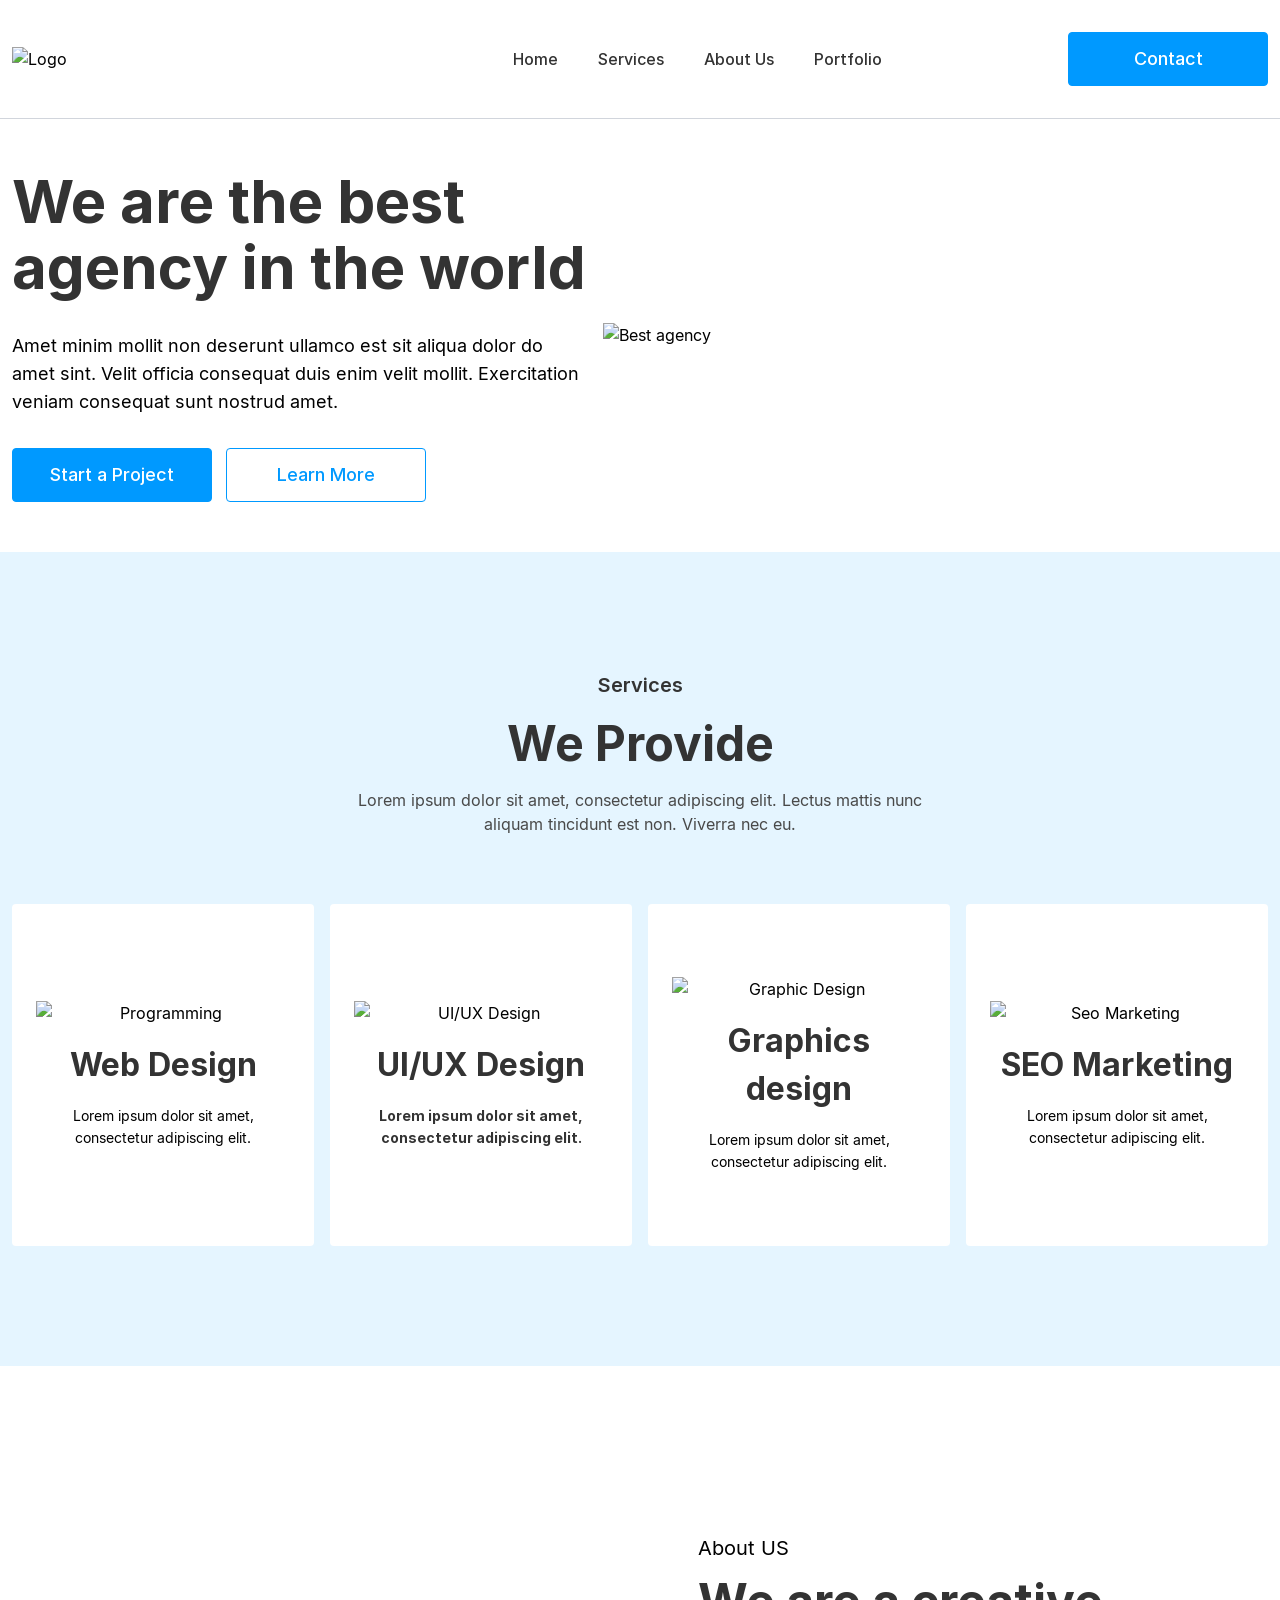
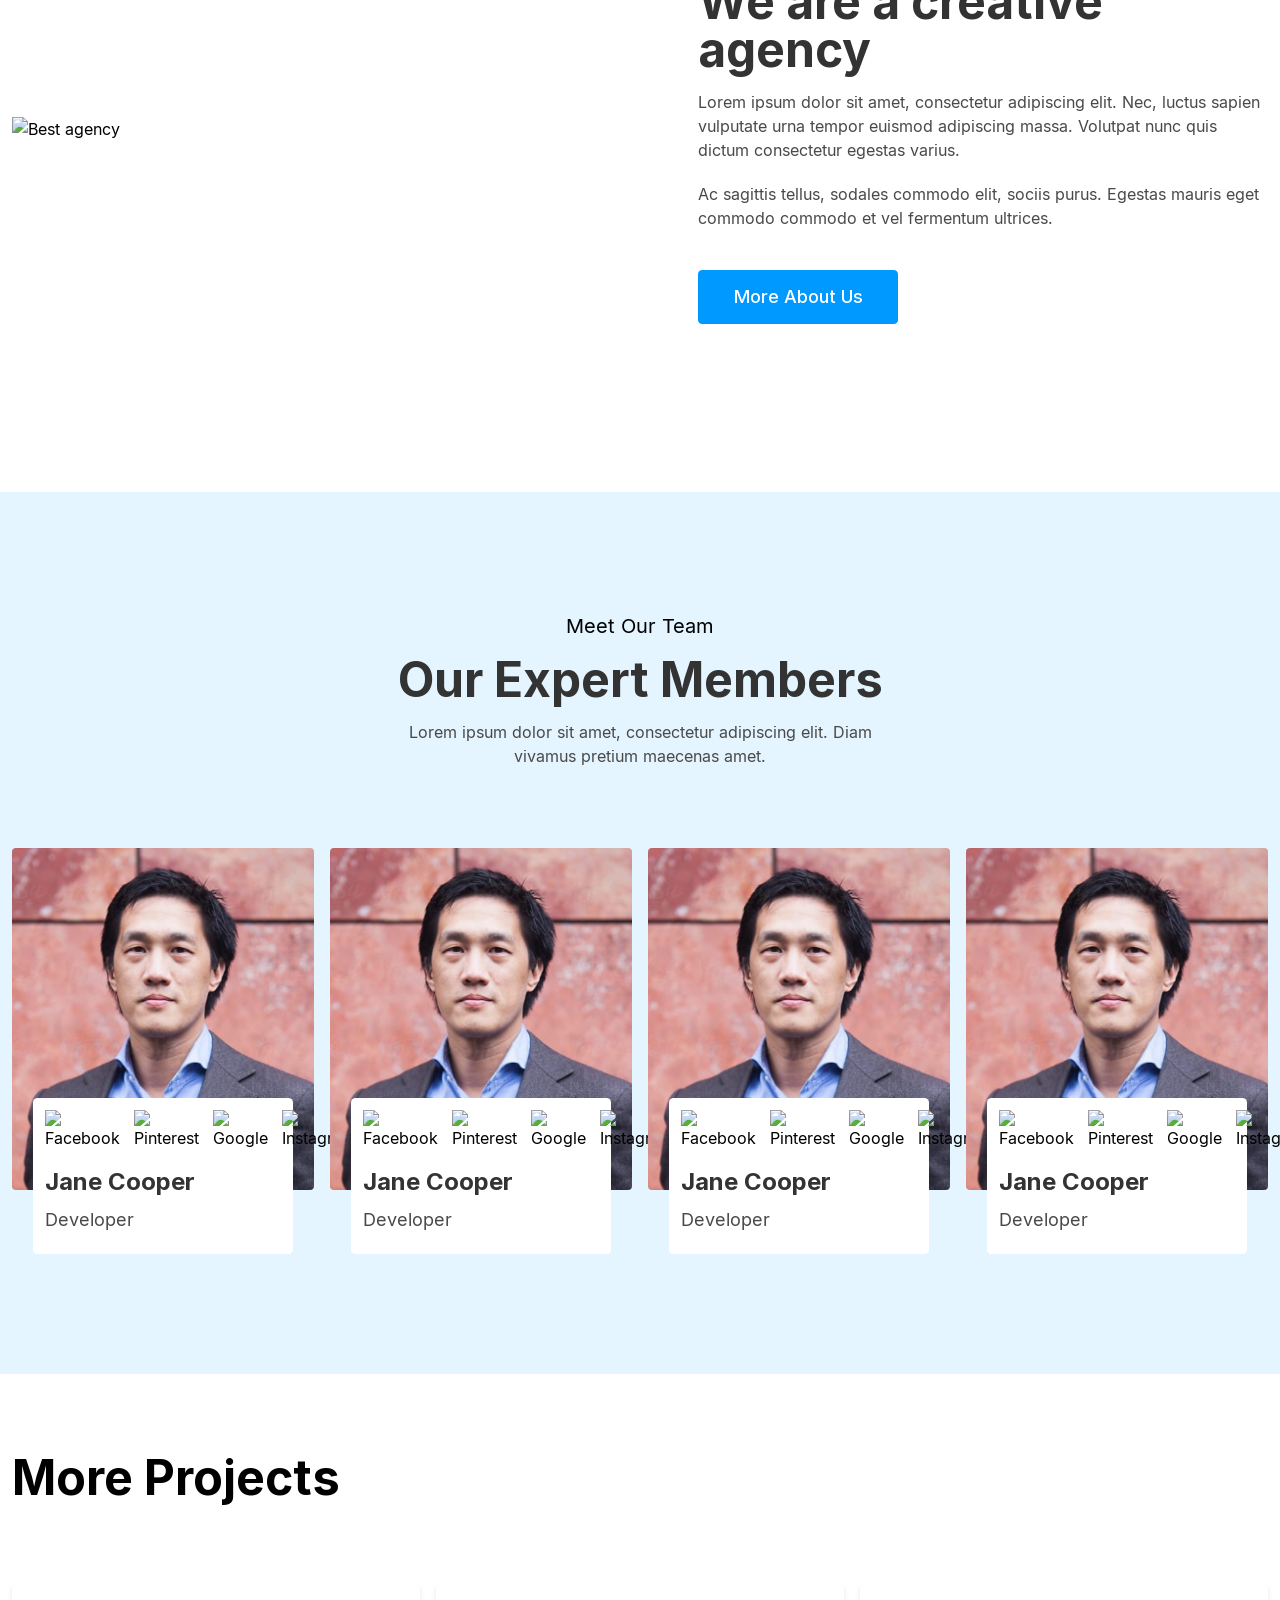
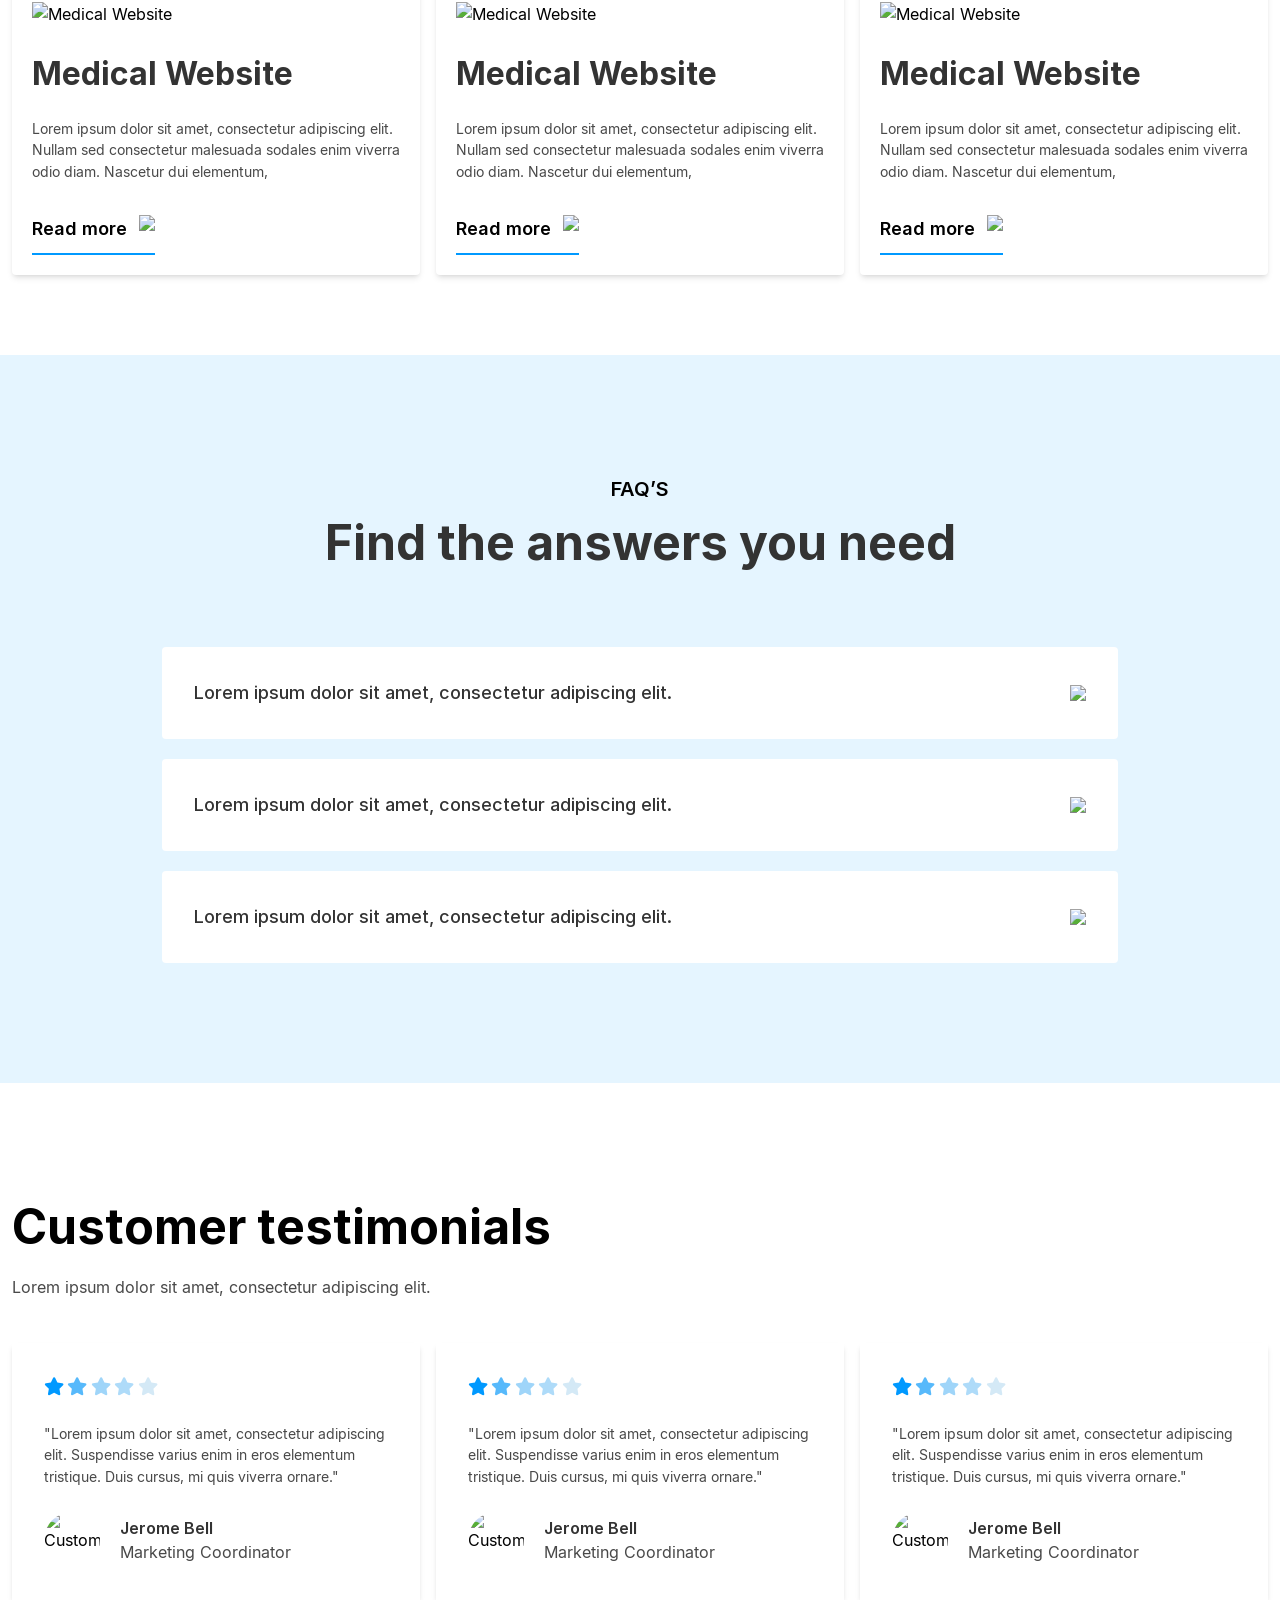
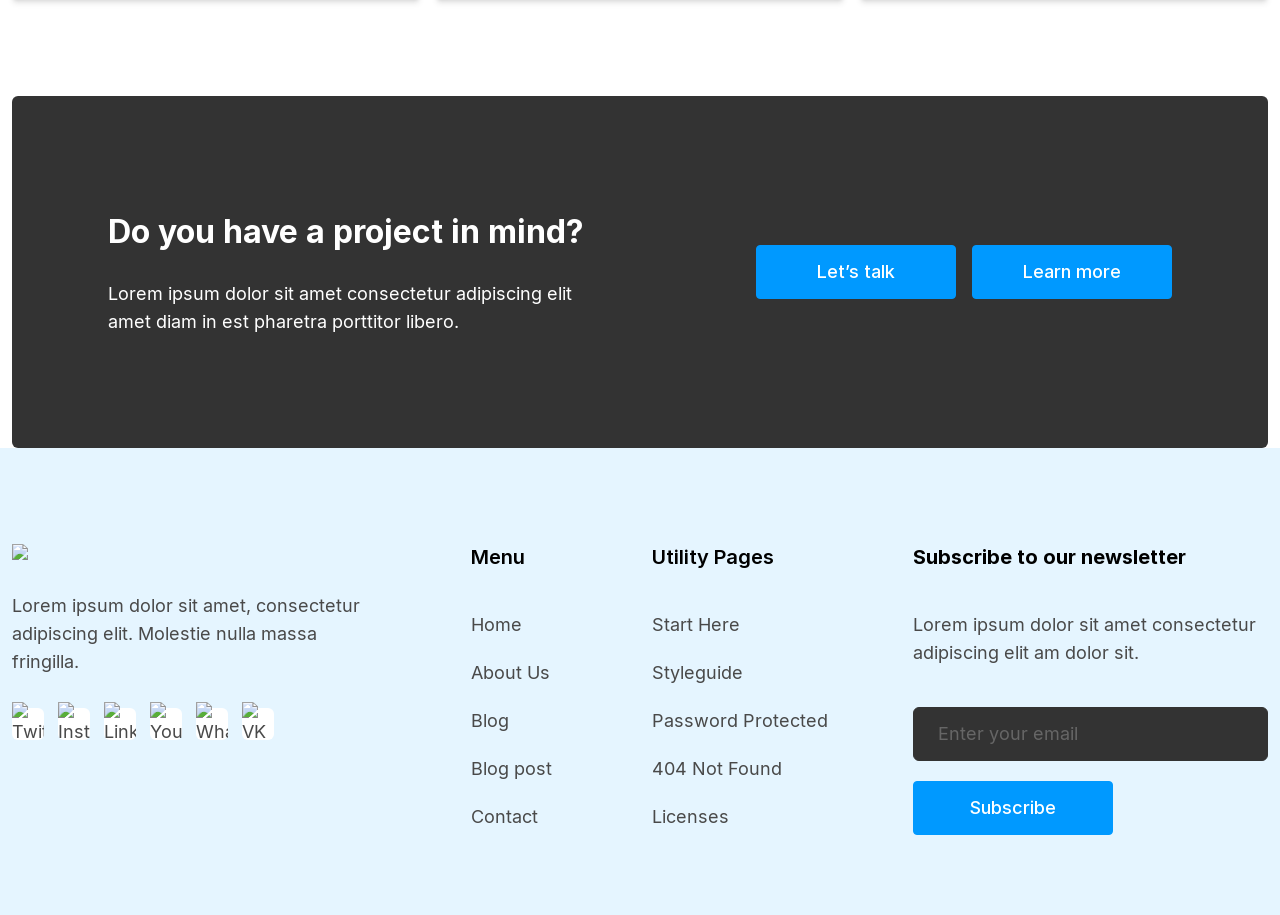
==== index.html @ e46e1bac "Moved index.html to root for GitHub Pages" ====
<!doctype html>
<html>
<head>
    <meta charset="UTF-8">
    <meta name="viewport" content="width=device-width, initial-scale=1.0">
    <link rel="stylesheet" href="https://cdnjs.cloudflare.com/ajax/libs/font-awesome/6.0.0-beta3/css/all.min.css">
    <link href="./src/output.css" rel="stylesheet">
</head>
<body>
    <header class="py-8 border-b border-gray-300 fixed top-0 left-0 right-0 bg-white z-10">
        <div class="container mx-auto 2xl:max-w-(--custom-container) px-3 2xl:px-0">
            <div class="flex justify-between items-center">
                <a href="#" class="w-1/4 h-auto shrink-0">
                    <img src="./images/logo.svg" alt="Logo" class="w-auto">
                </a>

                <nav class="hidden lg:flex align-center font-inter-medium flex-1 justify-center space-x-10 text-primary">
                    <a href="#" class="hover:underline">Home</a>
                    <a href="#" class="hover:underline">Services</a>
                    <a href="#" class="hover:underline">About Us</a>
                    <a href="#" class="hover:underline">Portfolio</a>
                </nav>
        
                <a href="#" class="hidden lg:inline-block custom-button primary-button">
                    Contact
                </a>
                
                <div class="lg:hidden">
                    <button popovertarget="my-popover"><i class="fas fa-bars text-xl"></i></button>
                    <div popover id="my-popover" class="transition-discrete starting:open:opacity-0 w-[calc(100%-3rem)] md:w-[400px] h-full  p-10">
                        <img src="./images/logo.svg" alt="Logo" class="w-auto">

                        <nav class="text-primary flex flex-col space-y-6 mt-12">
                            <a href="#" class="hover:underlin">Home</a>
                            <a href="#" class="hover:underline">Services</a>
                            <a href="#" class="hover:underline">About Us</a>
                            <a href="#" class="hover:underline">Portfolio</a>
                        </nav>

                        <a href="#" class="custom-button primary-button flex-end mt-8">
                            Contact
                        </a>
                    </div>
                </div>
            </div>
        </div>
    </header>

    <main class="pt-[118px]">
    <section class="py-12.5"> 
        <div class="container mx-auto 2xl:max-w-(--custom-container) px-3 2xl:px-0">
            <div class="flex flex-col-reverse lg:flex-row lg:items-center">
                <div class="pr-4 text-center mt-10 lg:mt-0 lg:text-left">
                    <h1 class="text-6xl leading-[1.1]">
                        We are the best agency in the world
                    </h1>

                    <p class="text-lg my-8">Amet minim mollit non deserunt ullamco est sit aliqua dolor do amet sint. Velit officia consequat duis enim velit mollit. Exercitation veniam consequat sunt nostrud amet.</p>

                    <div class="gap-3.5 flex mt-6 lg:mt-0 flex-wrap justify-center md:justify-normal">
                        <a href="#" class="custom-button primary-button">
                            Start a Project
                        </a>
                        <a href="#" class="custom-button secondary-button">
                            Learn More
                        </a>
                    </div>
                </div>

                <figure class="w-full lg:w-[665px] lg:shrink-0">
                    <img src="./images/group-38574.png" class="w-full h-auto" alt="Best agency">
                </figure>
            </div>
        </div>
    </section>

    <section class="bg-secondary-extra-light py-30 text-center">
        <div class="container mx-auto 2xl:max-w-(--custom-container) px-3 2xl:px-0">
            <h6>Services</h6>
            <h2 class="mt-5">We Provide</h2>
            <p class="text-gray-light mt-5 xl:w-[612px] xl:mx-auto">Lorem ipsum dolor sit amet, consectetur adipiscing elit. Lectus mattis nunc aliquam tincidunt est non. Viverra nec eu.</p>
            
            <ul class="grid grid-cols-1 md:grid-cols-2 lg:grid-cols-4 gap-4 min-h-[342px] mt-17">
                <li class="bg-white rounded-sm  place-items-center place-content-center px-6 py-3 h-full shadow-[--card-display]">
                    <img src="./images/web-design.png" alt="Programming" />
                    <h4 class="my-4">Web Design</h4>
                    <p class="text-small">Lorem ipsum dolor sit amet, consectetur adipiscing elit.</p>
                </li>
                <li class="bg-white rounded-sm  place-items-center place-content-center px-6 py-3 h-full shadow-[--card-display]">
                    <img src="./images/ui-ux-design.png" alt="UI/UX Design" />
                    <h4 class="my-4">UI/UX Design<h4>
                    <p class="text-small">Lorem ipsum dolor sit amet, consectetur adipiscing elit.</p>
                </li>
                <li class="bg-white rounded-sm  place-items-center place-content-center px-6 py-3 h-full shadow-[--card-display]">
                    <img src="./images/graphic-design.png" alt="Graphic Design" />
                    <h4 class="my-4">Graphics design</h4>
                    <p class="text-small">Lorem ipsum dolor sit amet, consectetur adipiscing elit.</p>
                </li>
                <li class="bg-white rounded-sm  place-items-center place-content-center px-6 py-3 h-full shadow-[--card-display]">
                    <img src="./images/seo.png" alt="Seo Marketing" />
                    <h4 class="my-4">SEO Marketing</h4>
                    <p class="text-small">Lorem ipsum dolor sit amet, consectetur adipiscing elit.</p>
                </li>
            </ul>        
        </div>
    </section>

    <section class="py-42">
        <div class="container mx-auto 2xl:max-w-(--custom-container) px-3 2xl:px-0">
            <div class="flex flex-col lg:flex-row lg:items-center">
                <figure class="w-full lg:w-[686px] lg:shrink-0">
                    <img src="./images/about.png" class="w-full h-auto" alt="Best agency">
                </figure>

                <div class="mt-10 text-center lg:mt-0 lg:text-left">                
                    <p class="text-xl">About US</p>
                    <h2 class="my-4">We are a creative agency</h2>
                    <div class="mb-10 text-gray-light space-y-5">
                        <p>
                            Lorem ipsum dolor sit amet, consectetur adipiscing elit. Nec, luctus sapien vulputate urna tempor euismod adipiscing massa.
                            Volutpat nunc quis dictum consectetur egestas varius. 
                        </p>
                        <p>Ac sagittis tellus, sodales commodo elit, sociis purus. Egestas mauris eget commodo commodo et vel fermentum ultrices.</p>
                    </div>
                    <a href="#" class="custom-button primary-button">
                        More About Us
                    </a>
                </div>
            </div>
        </div>
    </section>

    <section class="bg-secondary-extra-light py-30">
        <div class="container mx-auto 2xl:max-w-(--custom-container) px-3 2xl:px-0">
            <p class="text-xl text-center">Meet Our Team</p>
            <h2 class="my-4 text-center">Our Expert Members </h2>
            <p class="mb-20 text-gray-light xl:w-[494px] xl:mx-auto text-center">Lorem ipsum dolor sit amet, consectetur adipiscing elit. Diam vivamus pretium maecenas amet.</p>     
            
            <ul class="grid grid-cols-1 md:grid-cols-2 lg:grid-cols-4 gap-4 mt-17 mb-16 place-items-center">
                <li class="bg-[url('./images/expert-1.jpg')] bg-cover bg-center flex items-end rounded-sm h-[342px] mb-16 lg:mb-0 w-[308px] lg:w-full">
                    <div class="bg-white w-[260px] mx-auto p-3 rounded-[4.6px] -mb-16 shadow-[--card-display]">
                        <div class="flex gap-3.5">
                            <a href="https://www.pinterest.com" target="_blank">
                                <img src="./images/fb.svg" alt="Facebook">
                            </a>
                            <a href="https://www.pinterest.com" target="_blank">
                                <img src="./images/pinterest.svg" alt="Pinterest">
                            </a>
                            <a href="https://www.pinterest.com" target="_blank">
                                <img src="./images/vector.svg" alt="Google">
                            </a>
                            <a href="https://www.pinterest.com" target="_blank">
                                <img src="./images/instagram.svg" alt="Instagram">
                            </a>
                        </div>
                        <h5 class="mt-4">Jane Cooper</h5>
                        <p class="text-lg text-gray-light my-2">Developer</p>
                    </div>
                </li>
                <li class="bg-[url('./images/expert-1.jpg')] bg-cover bg-center flex items-end rounded-sm h-[342px] mb-16 lg:mb-0  w-[308px] lg:w-full">
                    <div class="bg-white w-[260px] mx-auto p-3 rounded-[4.6px] -mb-16 shadow-[--card-display]">
                        <div class="flex gap-3.5">
                            <a href="https://www.pinterest.com" target="_blank">
                                <img src="./images/fb.svg" alt="Facebook">
                            </a>
                            <a href="https://www.pinterest.com" target="_blank">
                                <img src="./images/pinterest.svg" alt="Pinterest">
                            </a>
                            <a href="https://www.pinterest.com" target="_blank">
                                <img src="./images/vector.svg" alt="Google">
                            </a>
                            <a href="https://www.pinterest.com" target="_blank">
                                <img src="./images/instagram.svg" alt="Instagram">
                            </a>
                        </div>
                        <h5 class="mt-4">Jane Cooper</h5>
                        <p class="text-lg text-gray-light my-2">Developer</p>
                    </div>
                </li>
                <li class="bg-[url('./images/expert-1.jpg')] bg-cover bg-center flex items-end rounded-sm h-[342px] mb-16 lg:mb-0  w-[308px] lg:w-full">
                    <div class="bg-white w-[260px] mx-auto p-3 rounded-[4.6px] -mb-16 shadow-[--card-display]">
                        <div class="flex gap-3.5">
                            <a href="https://www.pinterest.com" target="_blank">
                                <img src="./images/fb.svg" alt="Facebook">
                            </a>
                            <a href="https://www.pinterest.com" target="_blank">
                                <img src="./images/pinterest.svg" alt="Pinterest">
                            </a>
                            <a href="https://www.pinterest.com" target="_blank">
                                <img src="./images/vector.svg" alt="Google">
                            </a>
                            <a href="https://www.pinterest.com" target="_blank">
                                <img src="./images/instagram.svg" alt="Instagram">
                            </a>
                        </div>
                        <h5 class="mt-4">Jane Cooper</h5>
                        <p class="text-lg text-gray-light my-2">Developer</p>
                    </div>
                </li>
                <li class="bg-[url('./images/expert-1.jpg')] bg-cover bg-center flex items-end rounded-sm h-[342px] mb-16 lg:mb-0  w-[308px] lg:w-full">
                    <div class="bg-white w-[260px] mx-auto p-3 rounded-[4.6px] -mb-16 shadow-[--card-display]">
                        <div class="flex gap-3.5">
                            <a href="https://www.pinterest.com" target="_blank">
                                <img src="./images/fb.svg" alt="Facebook">
                            </a>
                            <a href="https://www.pinterest.com" target="_blank">
                                <img src="./images/pinterest.svg" alt="Pinterest">
                            </a>
                            <a href="https://www.pinterest.com" target="_blank">
                                <img src="./images/vector.svg" alt="Google">
                            </a>
                            <a href="https://www.pinterest.com" target="_blank">
                                <img src="./images/instagram.svg" alt="Instagram">
                            </a>
                        </div>
                        <h5 class="mt-4">Jane Cooper</h5>
                        <p class="text-lg text-gray-light my-2">Developer</p>
                    </div>
                </li>                  
            </ul>
        </div>
    </section>

    <section class="py-20">
        <div class="container mx-auto 2xl:max-w-(--custom-container) px-3 2xl:px-0">
            <h2 class="mb-20 text-black text-center md:text-left">More Projects</h2>

            <ul class="grid grid-cols-1 md:grid-cols-3 gap-4 place-items-center">
                <li class="bg-white p-5 shadow-md rounded-sm max-w-[416px] lg:max-w-auto">
                    <img src="./images/project-1.jpg" alt="Medical Website" />
                    <h4 class="mt-6 mb-5">Medical Website</h4>
                    <p class="text-gray-light text-small mb-8">Lorem ipsum dolor sit amet, consectetur adipiscing elit. Nullam sed consectetur malesuada sodales enim viverra odio diam. Nascetur dui elementum, </p>
                    <a href="#" class="border-b-2 border-secondary pb-2.5 inline-flex font-inter-semibold text-lg">Read more <img src="./images/arrow-right.svg" class="ml-3"/></a>
                </li>
                <li class="bg-white p-5 shadow-md rounded-sm max-w-[416px] lg:max-w-auto">
                    <img src="./images/project-1.jpg" alt="Medical Website" />
                    <h4 class="mt-6 mb-5">Medical Website</h4>
                    <p class="text-gray-light text-small mb-8">Lorem ipsum dolor sit amet, consectetur adipiscing elit. Nullam sed consectetur malesuada sodales enim viverra odio diam. Nascetur dui elementum, </p>
                    <a href="#" class="border-b-2 border-secondary pb-2.5 inline-flex font-inter-semibold text-lg">Read more <img src="./images/arrow-right.svg" class="ml-3"/></a>
                </li>
                <li class="bg-white p-5 shadow-md rounded-sm max-w-[416px] lg:max-w-auto">
                    <img src="./images/project-1.jpg" alt="Medical Website" />
                    <h4 class="mt-6 mb-5">Medical Website</h4>
                    <p class="text-gray-light text-small mb-8">Lorem ipsum dolor sit amet, consectetur adipiscing elit. Nullam sed consectetur malesuada sodales enim viverra odio diam. Nascetur dui elementum, </p>
                    <a href="#" class="border-b-2 border-secondary pb-2.5 inline-flex font-inter-semibold text-lg">Read more <img src="./images/arrow-right.svg" class="ml-3"/></a>
                </li>
            </ul>
        </div>
    </section>

    <section class="py-30 bg-secondary-extra-light">
        <div class="container mx-auto 2xl:max-w-(--custom-container) px-3 2xl:px-0">
            <p class="text-xl font-inter-semibold mb-4 text-center">FAQ’S</p>
            <h2 class="text-center mb-20">Find the answers you need</h2>

            <details class="bg-white p-8 rounded-sm shadow-[--card-display] mt-5 lg:w-[956px] mx-auto">
                <summary class="cursor-pointer text-lg font-inter-medium text-primary flex justify-between items-center">
                    Lorem ipsum dolor sit amet, consectetur adipiscing elit.
                    <span class="transition-transform duration-300"><img src="./images/arrow-right.svg" class="group-open:rotate-90"></span>
                </summary>
                <p class="mt-5 text-gray-600">Lorem ipsum dolor sit amet, consectetur adipiscing elit. Risus ornare in eget mauris. Porttitor semper sed nisi ac adipiscing vitae. Lobortis imperdiet ornare eleifend nisl ut auctor. Ornare etiam neque elementum mattis ultrices.</p>
            </details>

            <details class="bg-white p-8 rounded-sm shadow-[--card-display] mt-5 lg:w-[956px] mx-auto">
                <summary class="cursor-pointer font-inter-medium text-lg text-primary flex justify-between items-center">
                    Lorem ipsum dolor sit amet, consectetur adipiscing elit.
                    <span class="transition-transform duration-300"><img src="./images/arrow-right.svg" class="group-open:rotate-90"></span>
                </summary>
                <p class="mt-5 text-gray-600">Lorem ipsum dolor sit amet, consectetur adipiscing elit. Risus ornare in eget mauris. Porttitor semper sed nisi ac adipiscing vitae. Lobortis imperdiet ornare eleifend nisl ut auctor. Ornare etiam neque elementum mattis ultrices.</p>
            </details>

            <details class="bg-white p-8 rounded-sm shadow-[--card-display] mt-5 lg:w-[956px] mx-auto">
                <summary class="cursor-pointer font-inter-medium text-lg text-primary flex justify-between items-center">
                    Lorem ipsum dolor sit amet, consectetur adipiscing elit.
                    <span class="transition-transform duration-300"><img src="./images/arrow-right.svg" class="group-open:rotate-90"></span>
                </summary>
                <p class="mt-5 text-gray-600">Lorem ipsum dolor sit amet, consectetur adipiscing elit. Risus ornare in eget mauris. Porttitor semper sed nisi ac adipiscing vitae. Lobortis imperdiet ornare eleifend nisl ut auctor. Ornare etiam neque elementum mattis ultrices.</p>
            </details>
        </div>
    </section>

    <section class="pt-30"> 
        <div class="container mx-auto 2xl:max-w-(--custom-container) px-3 2xl:px-0">
            <h2 class="mb-6 text-black">Customer testimonials</h2>
            <p class="text-gray-light mb-11">Lorem ipsum dolor sit amet, consectetur adipiscing elit.</p>

            <div class="grid grid-cols-1 sm:grid-cols-2 lg:grid-cols-3 gap-4">
                <article class="bg-white p-8 shadow-md">
                    <div class="mb-6 tracking-tighter">
                        <i class="fas fa-star text-secondary text-lg"></i>
                        <i class="fas fa-star text-[#57B9FB] text-lg"></i>
                        <i class="fas fa-star text-[#9FD5F9] text-lg"></i>
                        <i class="fas fa-star text-[#AEDBF9] text-lg"></i>
                        <i class="fas fa-star text-[#D4E9F6] text-lg"></i>
                    </div>
                    <blockquote class="text-small text-gray-light">
                        "Lorem ipsum dolor sit amet, consectetur adipiscing elit. Suspendisse varius enim in eros elementum tristique. Duis cursus, mi quis viverra ornare."
                    </blockquote>
                    <footer class="mt-6 flex items-center gap-5">
                        <img src="./images/avatar-image.jpg" alt="Customer" class="rounded-full object-cover w-[56px] h-[56px]" />
                        <div>
                            <p class="font-inter-semibold text-primary">Jerome Bell</p>
                            <p class="text-gray-light">Marketing Coordinator</p>
                        </div>
                    </footer>
                </article>
                <article class="bg-white p-8 shadow-md">
                    <div class="mb-6 tracking-tighter">
                        <i class="fas fa-star text-secondary text-lg"></i>
                        <i class="fas fa-star text-[#57B9FB] text-lg"></i>
                        <i class="fas fa-star text-[#9FD5F9] text-lg"></i>
                        <i class="fas fa-star text-[#AEDBF9] text-lg"></i>
                        <i class="fas fa-star text-[#D4E9F6] text-lg"></i>
                    </div>
                    <blockquote class="text-small text-gray-light">
                        "Lorem ipsum dolor sit amet, consectetur adipiscing elit. Suspendisse varius enim in eros elementum tristique. Duis cursus, mi quis viverra ornare."
                    </blockquote>
                    <footer class="mt-6 flex items-center gap-5">
                        <img src="./images/avatar-image.jpg" alt="Customer" class="rounded-full object-cover w-[56px] h-[56px]" />
                        <div>
                            <p class="font-inter-semibold text-primary">Jerome Bell</p>
                            <p class="text-gray-light">Marketing Coordinator</p>
                        </div>
                    </footer>
                </article>
                <article class="bg-white p-8 shadow-md">
                    <div class="mb-6 tracking-tighter">
                        <i class="fas fa-star text-secondary text-lg"></i>
                        <i class="fas fa-star text-[#57B9FB] text-lg"></i>
                        <i class="fas fa-star text-[#9FD5F9] text-lg"></i>
                        <i class="fas fa-star text-[#AEDBF9] text-lg"></i>
                        <i class="fas fa-star text-[#D4E9F6] text-lg"></i>
                    </div>
                    <blockquote class="text-small text-gray-light">
                        "Lorem ipsum dolor sit amet, consectetur adipiscing elit. Suspendisse varius enim in eros elementum tristique. Duis cursus, mi quis viverra ornare."
                    </blockquote>
                    <footer class="mt-6 flex items-center gap-5">
                        <img src="./images/avatar-image.jpg" alt="Customer" class="rounded-full object-cover w-[56px] h-[56px]" />
                        <div>
                            <p class="font-inter-semibold text-primary">Jerome Bell</p>
                            <p class="text-gray-light">Marketing Coordinator</p>
                        </div>
                    </footer>
                </article>
            </div>

            <div class="mt-24 bg-primary flex flex-col lg:flex-row items-center justify-between px-24 py-28 rounded-md">
                <div class="text-center lg:w-[476px] lg:text-left lg:mr-6">
                    <h4 class="text-white mb-6">Do you have a project in mind?</h4>
                    <p class="text-white text-lg">Lorem ipsum dolor sit amet consectetur adipiscing elit amet diam in est pharetra porttitor libero.</p>
                </div>
                
                <div class="gap-4 flex mt-6 lg:mt-0 flex-wrap">
                    <a href="#" class="custom-button primary-button">
                        Let’s talk
                    </a>
                    <a href="#" class="custom-button primary-button">
                        Learn more
                    </a>
                </div>
            </div>
        </div>        
    </section>
    </main>

    <footer class="bg-secondary-extra-light pt-24 pb-20 text-gray-light text-lg">
        <div class="container mx-auto 2xl:max-w-(--custom-container) px-3 2xl:px-0">
            <div class="grid grid-cols-1 md:grid-cols-[1fr_1fr] lg:grid-cols-[3fr_2fr_2fr_3fr] gap-6">                
                <div class="md:col-span-2 lg:col-span-1">
                    <img src="./images/logo.svg" />
                    <p class="my-8">Lorem ipsum dolor sit amet, consectetur adipiscing elit. Molestie nulla massa fringilla.</p>
                    <div class="flex gap-1.5 lg:gap-3.5 flex-wrap">
                        <a href="#" class="bg-white w-[32px] h-[32px] rounded-md inline-flex items-center justify-center shrink-0">
                            <img src="./images/twitter.svg" alt="Twitter" />
                        </a>
                        <a href="#" class="bg-white w-[32px] h-[32px] rounded-md inline-flex items-center justify-center shrink-0">
                            <img src="./images/insta.svg" alt="Instagram" />
                        </a>
                        <a href="#" class="bg-white w-[32px] h-[32px] rounded-md inline-flex items-center justify-center shrink-0">
                            <img src="./images/linkedin.svg" alt="Linkedin" />
                        </a>
                        <a href="#" class="bg-white w-[32px] h-[32px] rounded-md inline-flex items-center justify-center shrink-0">
                            <img src="./images/youtube.svg" alt="Youtube">
                        </a>
                        <a href="#" class="bg-white w-[32px] h-[32px] rounded-md inline-flex items-center justify-center shrink-0">
                            <img src="./images/whatsapp.svg" alt="Whatsapp">
                        </a>
                        <a href="#" class="bg-white w-[32px] h-[32px] rounded-md inline-flex items-center justify-center shrink-0">
                            <img src="./images/vk.svg" alt="VK">
                        </a>
                    </div>
                </div>    
                
                <div class="md:col-span-1 lg:col-span-1 lg:ml-20">
                    <h6 class="mb-10 text-black">Menu</h6>
                    <ul class="space-y-5">
                        <li><a href="#">Home</a></li>
                        <li><a href="#">About Us</a></li>
                        <li><a href="#">Blog</a></li>
                        <li><a href="#">Blog post</a></li>
                        <li><a href="#">Contact</a></li>
                    </ul>
                </div>
    
                <div class="md:col-span-1 lg:col-span-1">
                    <h6 class="mb-10 text-black">Utility Pages</h6>
                    <ul class="space-y-5">
                        <li><a href="#">Start Here</a></li>
                        <li><a href="#">Styleguide</a></li>
                        <li><a href="#">Password Protected</a></li>
                        <li><a href="#">404 Not Found</a></li>
                        <li><a href="#">Licenses</a></li>
                    </ul>
                </div>
    
                
                <div class="md:col-span-2 lg:col-span-1">
                    <h6 class="mb-10 text-black font-inter-bold">Subscribe to our newsletter</h6>
                    <p>Lorem ipsum dolor sit amet consectetur adipiscing elit am dolor sit.</p>
                    <form action="#" method="POST" class="mt-10">
                        <input id="newsletter-email" type="email" required placeholder="Enter your email"
                                class="px-6 py-3 rounded-md focus:outline-none text-gray-placeholder bg-primary border border-primary w-3/4 md:w-full">
                            <button type="submit" class="custom-button primary-button mt-5">
                                Subscribe
                            </button>
                    </form>
                </div>
            </div>
        </div>
    </footer>    
</body>
</html>
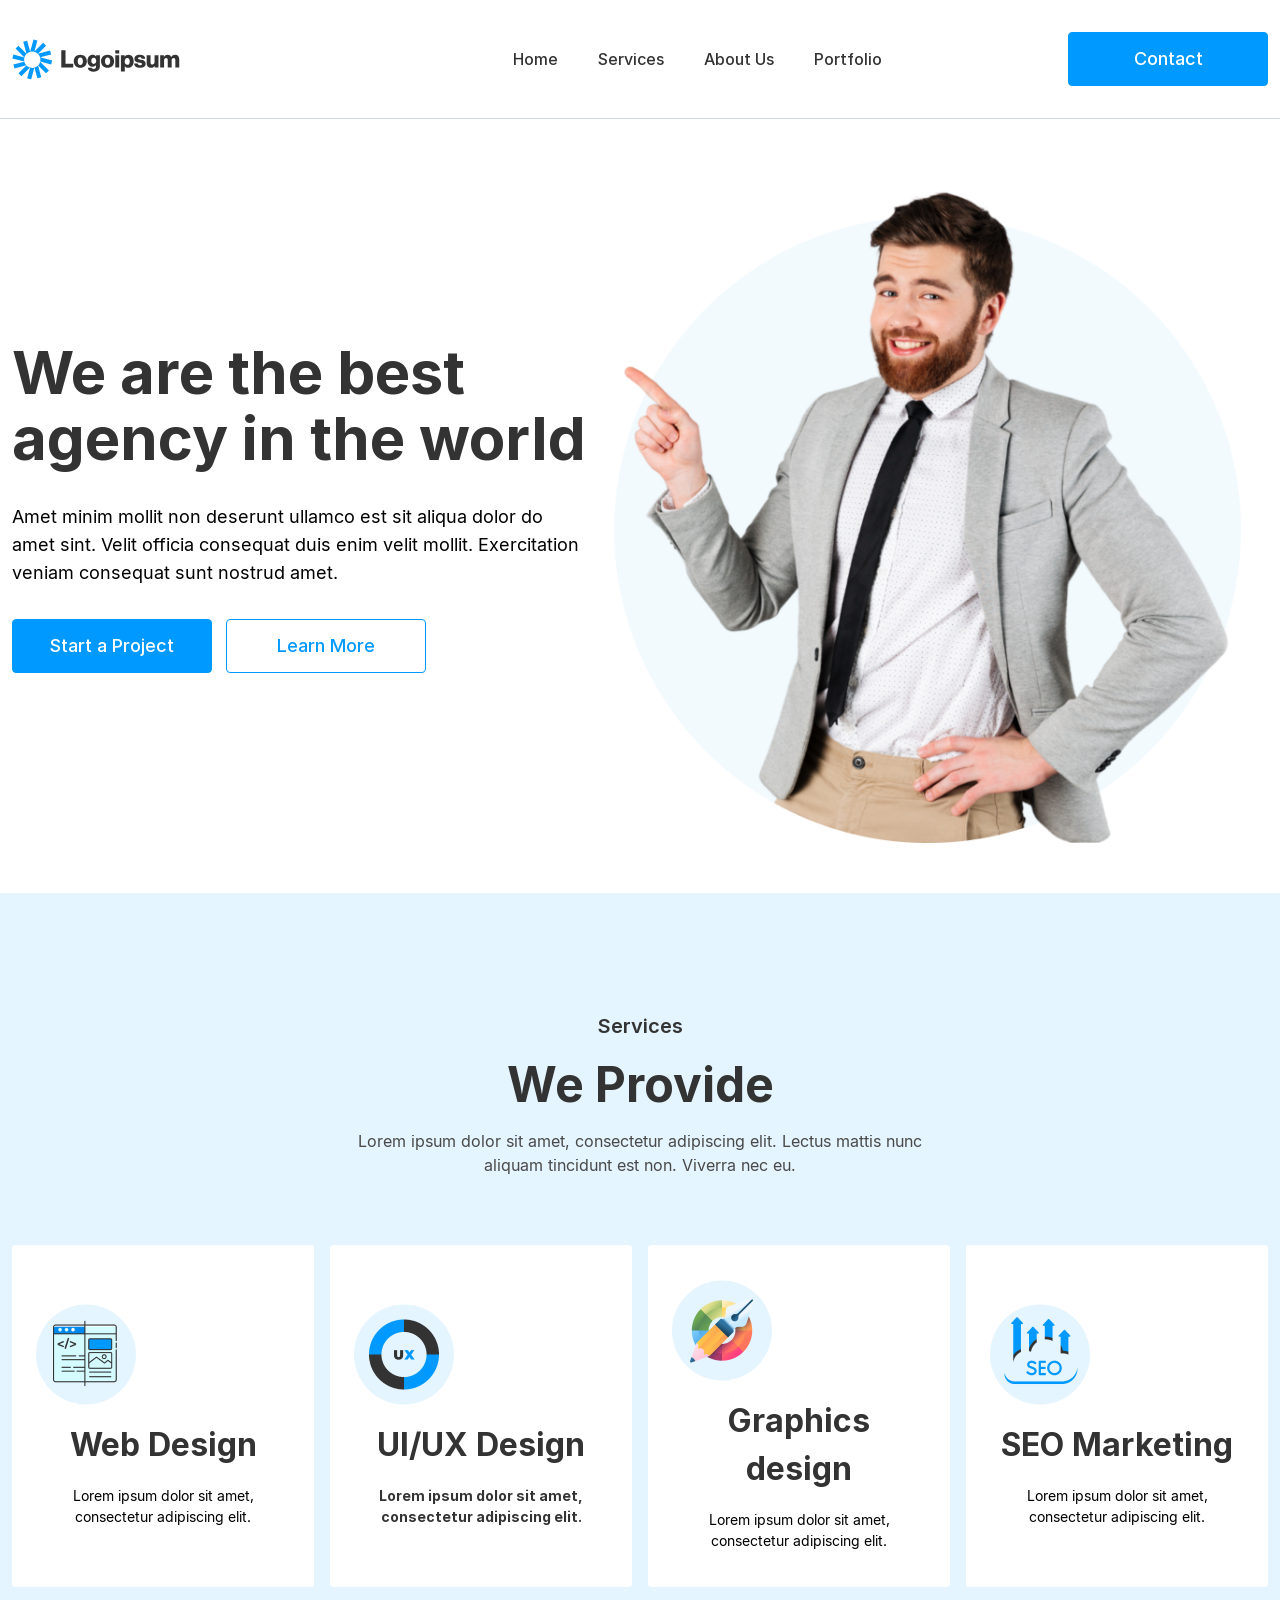
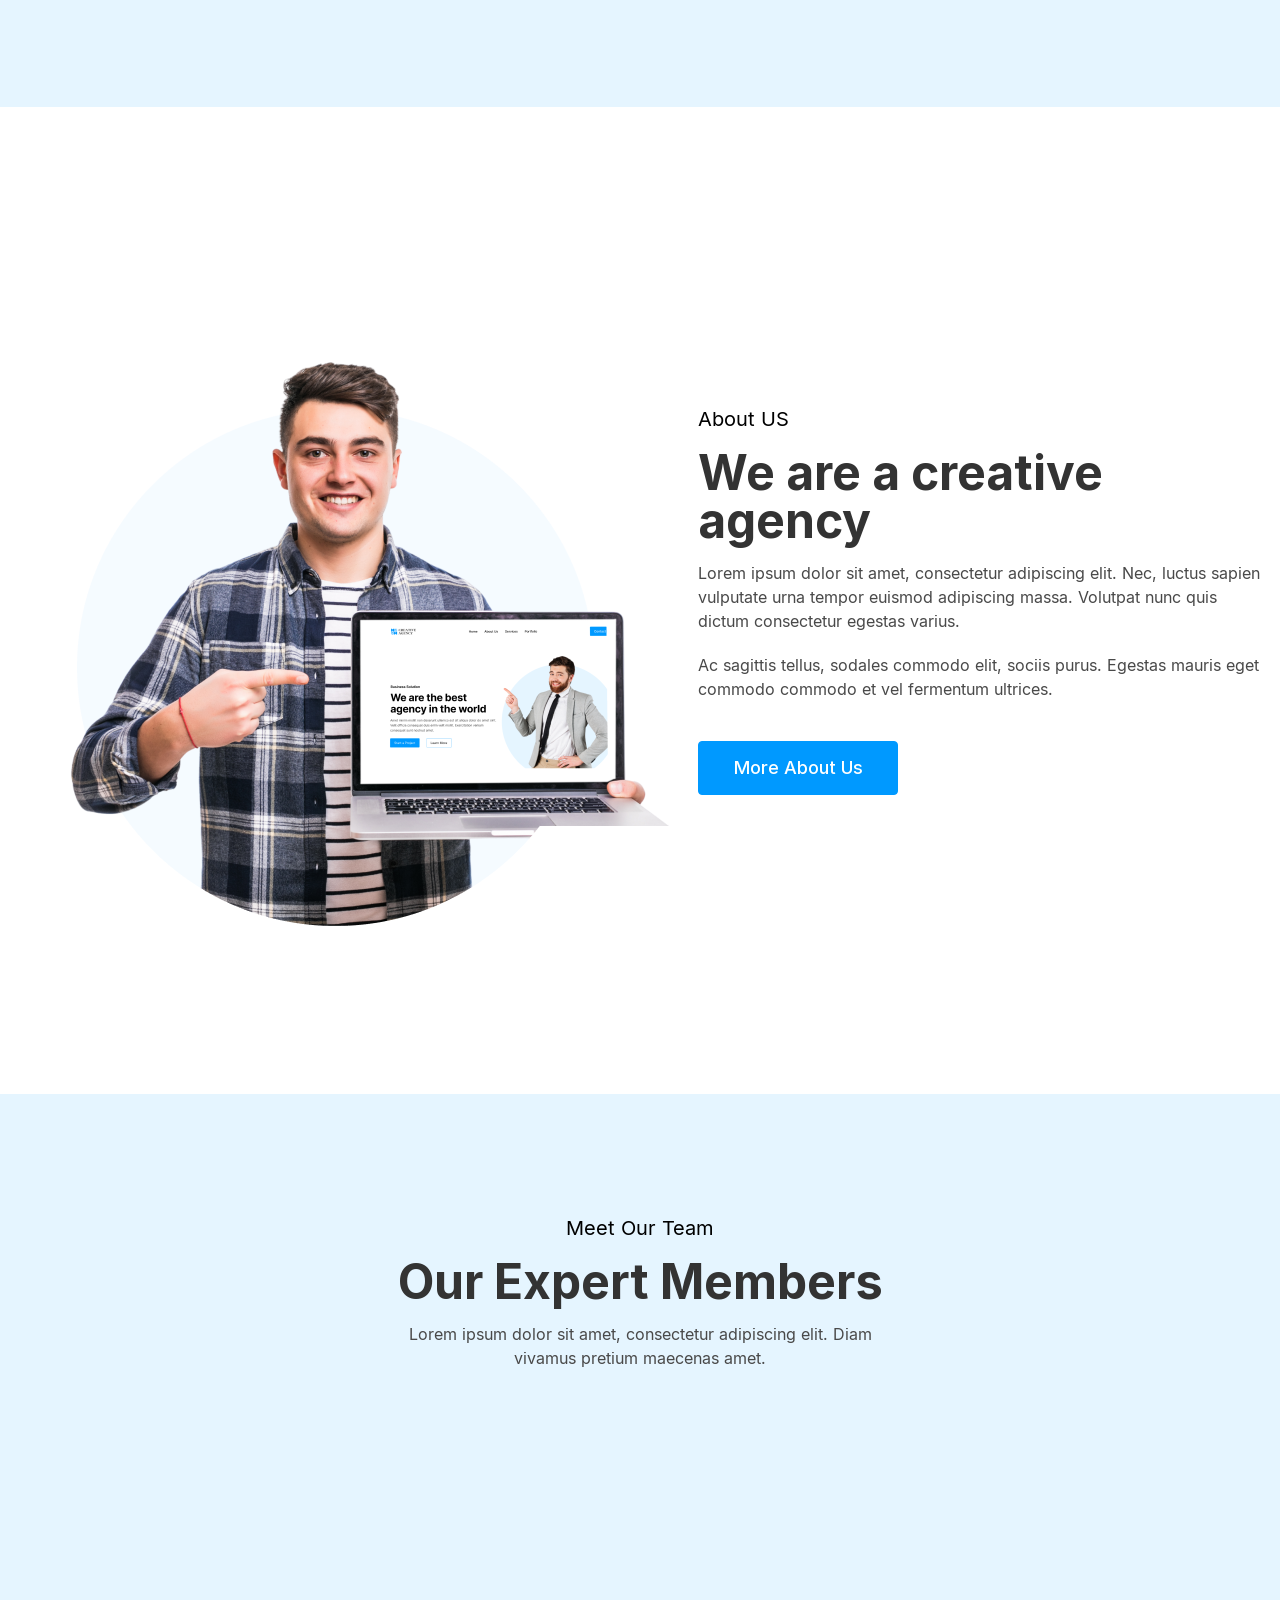
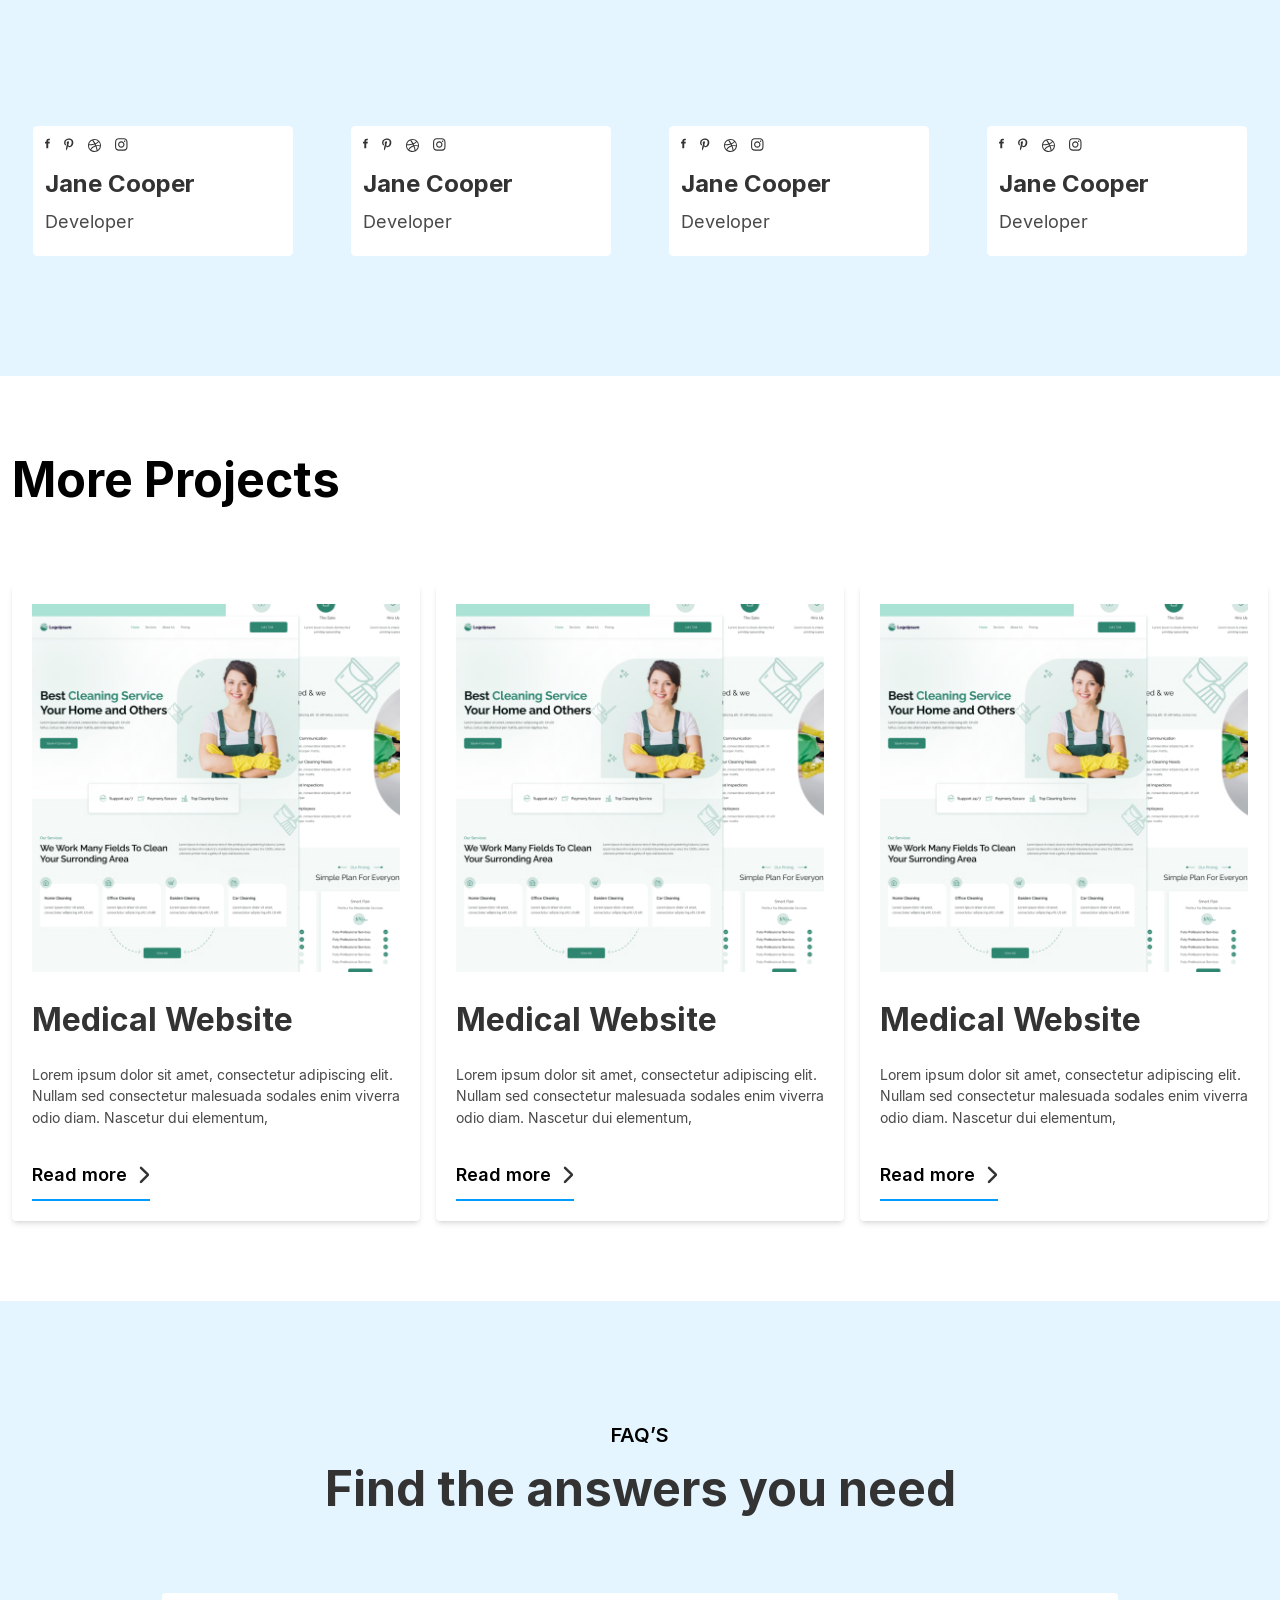
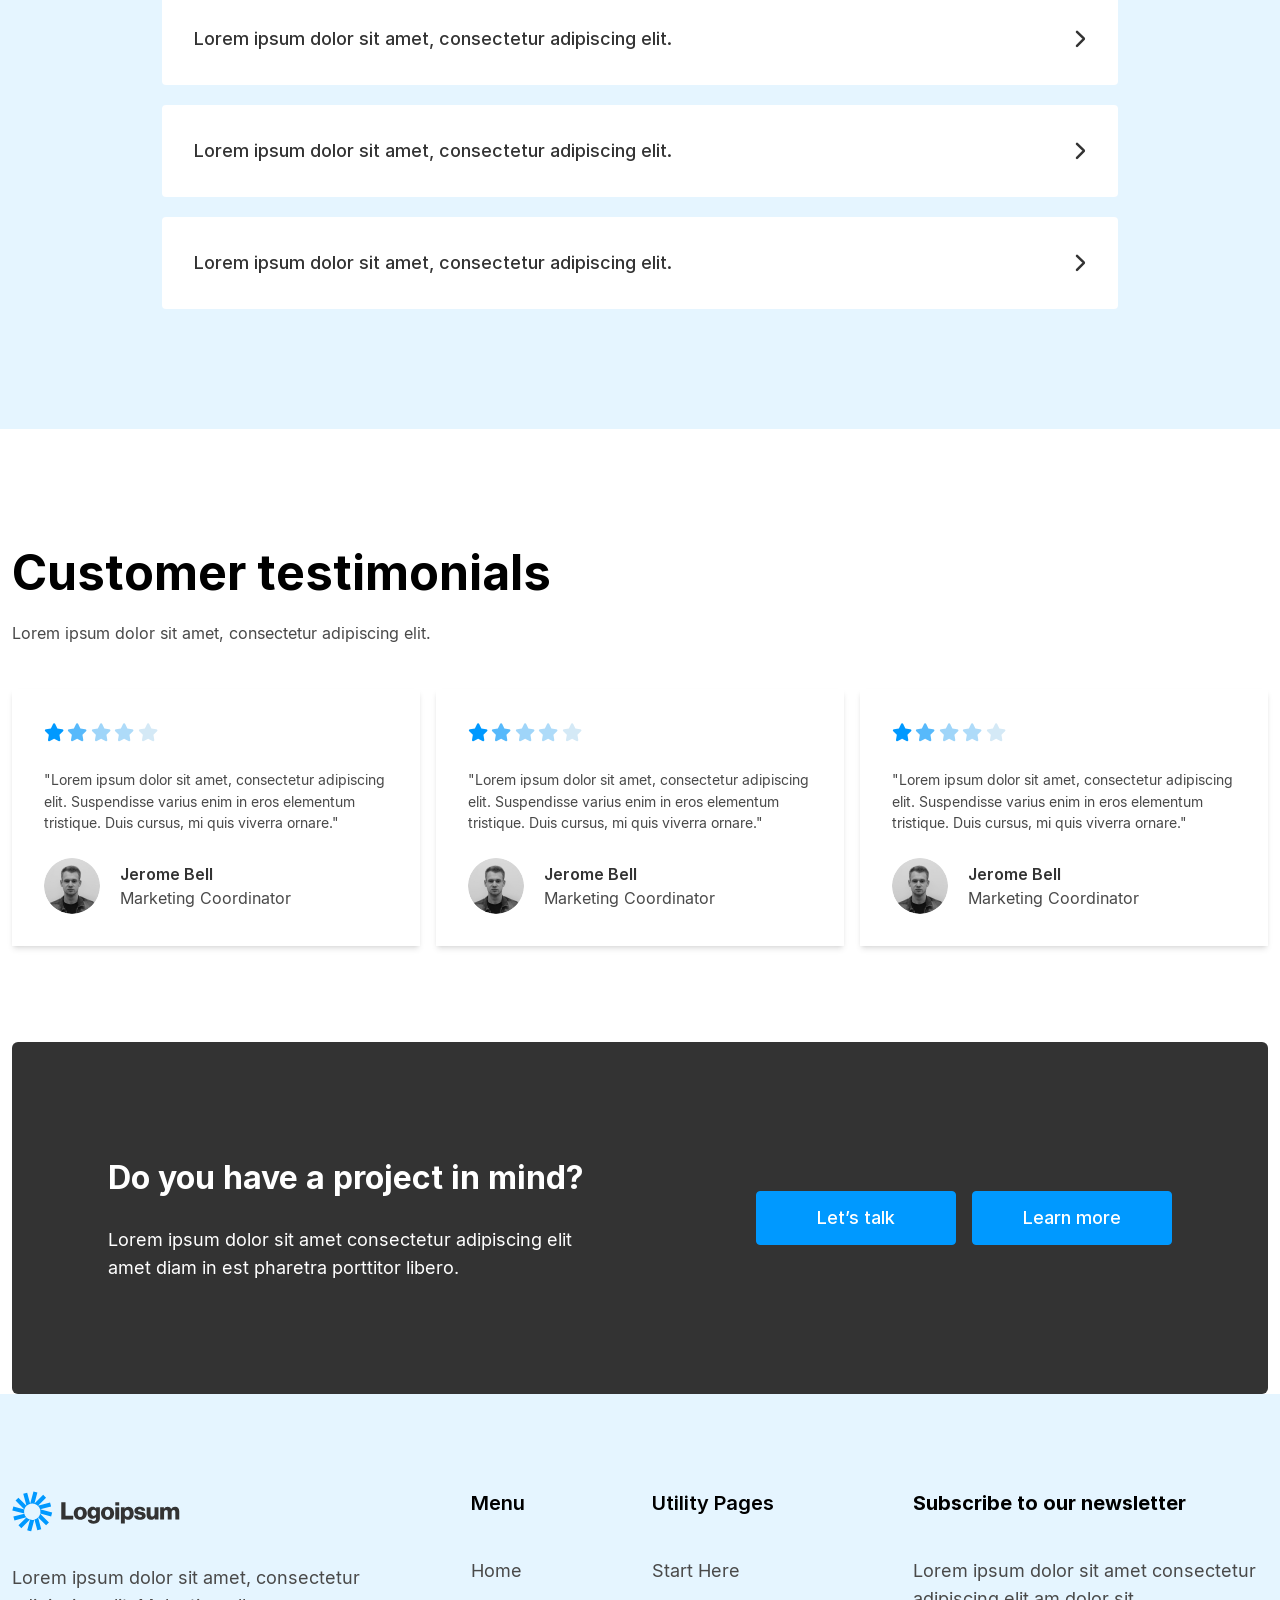
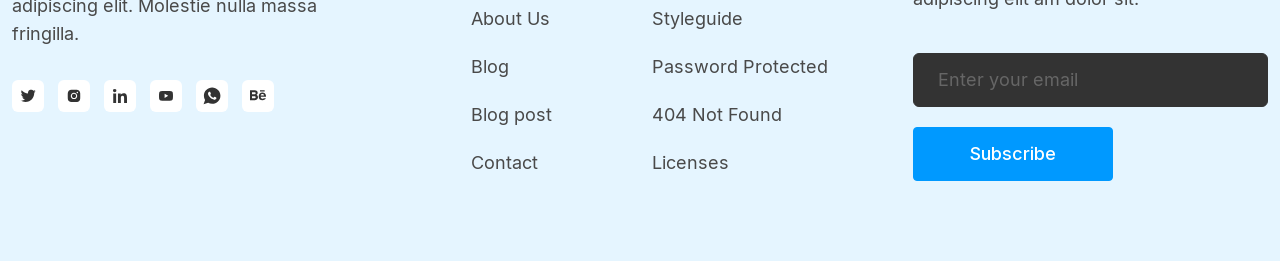
==== commit 3c593657: "url for images fixed" ====
--- a/index.html
+++ b/index.html
@@ -11,7 +11,7 @@
         <div class="container mx-auto 2xl:max-w-(--custom-container) px-3 2xl:px-0">
             <div class="flex justify-between items-center">
                 <a href="#" class="w-1/4 h-auto shrink-0">
-                    <img src="./images/logo.svg" alt="Logo" class="w-auto">
+                    <img src="./src/images/logo.svg" alt="Logo" class="w-auto">
                 </a>
 
                 <nav class="hidden lg:flex align-center font-inter-medium flex-1 justify-center space-x-10 text-primary">
@@ -28,7 +28,7 @@
                 <div class="lg:hidden">
                     <button popovertarget="my-popover"><i class="fas fa-bars text-xl"></i></button>
                     <div popover id="my-popover" class="transition-discrete starting:open:opacity-0 w-[calc(100%-3rem)] md:w-[400px] h-full  p-10">
-                        <img src="./images/logo.svg" alt="Logo" class="w-auto">
+                        <img src="./src/images/logo.svg" alt="Logo" class="w-auto">
 
                         <nav class="text-primary flex flex-col space-y-6 mt-12">
                             <a href="#" class="hover:underlin">Home</a>
@@ -68,7 +68,7 @@
                 </div>
 
                 <figure class="w-full lg:w-[665px] lg:shrink-0">
-                    <img src="./images/group-38574.png" class="w-full h-auto" alt="Best agency">
+                    <img src="./src/images/group-38574.png" class="w-full h-auto" alt="Best agency">
                 </figure>
             </div>
         </div>
@@ -82,22 +82,22 @@
             
             <ul class="grid grid-cols-1 md:grid-cols-2 lg:grid-cols-4 gap-4 min-h-[342px] mt-17">
                 <li class="bg-white rounded-sm  place-items-center place-content-center px-6 py-3 h-full shadow-[--card-display]">
-                    <img src="./images/web-design.png" alt="Programming" />
+                    <img src="./src/images/web-design.png" alt="Programming" />
                     <h4 class="my-4">Web Design</h4>
                     <p class="text-small">Lorem ipsum dolor sit amet, consectetur adipiscing elit.</p>
                 </li>
                 <li class="bg-white rounded-sm  place-items-center place-content-center px-6 py-3 h-full shadow-[--card-display]">
-                    <img src="./images/ui-ux-design.png" alt="UI/UX Design" />
+                    <img src="./src/images/ui-ux-design.png" alt="UI/UX Design" />
                     <h4 class="my-4">UI/UX Design<h4>
                     <p class="text-small">Lorem ipsum dolor sit amet, consectetur adipiscing elit.</p>
                 </li>
                 <li class="bg-white rounded-sm  place-items-center place-content-center px-6 py-3 h-full shadow-[--card-display]">
-                    <img src="./images/graphic-design.png" alt="Graphic Design" />
+                    <img src="./src/images/graphic-design.png" alt="Graphic Design" />
                     <h4 class="my-4">Graphics design</h4>
                     <p class="text-small">Lorem ipsum dolor sit amet, consectetur adipiscing elit.</p>
                 </li>
                 <li class="bg-white rounded-sm  place-items-center place-content-center px-6 py-3 h-full shadow-[--card-display]">
-                    <img src="./images/seo.png" alt="Seo Marketing" />
+                    <img src="./src/images/seo.png" alt="Seo Marketing" />
                     <h4 class="my-4">SEO Marketing</h4>
                     <p class="text-small">Lorem ipsum dolor sit amet, consectetur adipiscing elit.</p>
                 </li>
@@ -109,7 +109,7 @@
         <div class="container mx-auto 2xl:max-w-(--custom-container) px-3 2xl:px-0">
             <div class="flex flex-col lg:flex-row lg:items-center">
                 <figure class="w-full lg:w-[686px] lg:shrink-0">
-                    <img src="./images/about.png" class="w-full h-auto" alt="Best agency">
+                    <img src="./src/images/about.png" class="w-full h-auto" alt="Best agency">
                 </figure>
 
                 <div class="mt-10 text-center lg:mt-0 lg:text-left">                
@@ -137,80 +137,80 @@
             <p class="mb-20 text-gray-light xl:w-[494px] xl:mx-auto text-center">Lorem ipsum dolor sit amet, consectetur adipiscing elit. Diam vivamus pretium maecenas amet.</p>     
             
             <ul class="grid grid-cols-1 md:grid-cols-2 lg:grid-cols-4 gap-4 mt-17 mb-16 place-items-center">
-                <li class="bg-[url('./images/expert-1.jpg')] bg-cover bg-center flex items-end rounded-sm h-[342px] mb-16 lg:mb-0 w-[308px] lg:w-full">
+                <li class="bg-[url('./src/images/expert-1.jpg')] bg-cover bg-center flex items-end rounded-sm h-[342px] mb-16 lg:mb-0 w-[308px] lg:w-full">
                     <div class="bg-white w-[260px] mx-auto p-3 rounded-[4.6px] -mb-16 shadow-[--card-display]">
                         <div class="flex gap-3.5">
                             <a href="https://www.pinterest.com" target="_blank">
-                                <img src="./images/fb.svg" alt="Facebook">
-                            </a>
-                            <a href="https://www.pinterest.com" target="_blank">
-                                <img src="./images/pinterest.svg" alt="Pinterest">
-                            </a>
-                            <a href="https://www.pinterest.com" target="_blank">
-                                <img src="./images/vector.svg" alt="Google">
-                            </a>
-                            <a href="https://www.pinterest.com" target="_blank">
-                                <img src="./images/instagram.svg" alt="Instagram">
+                                <img src="./src/images/fb.svg" alt="Facebook">
+                            </a>
+                            <a href="https://www.pinterest.com" target="_blank">
+                                <img src="./src/images/pinterest.svg" alt="Pinterest">
+                            </a>
+                            <a href="https://www.pinterest.com" target="_blank">
+                                <img src="./src/images/vector.svg" alt="Google">
+                            </a>
+                            <a href="https://www.pinterest.com" target="_blank">
+                                <img src="./src/images/instagram.svg" alt="Instagram">
                             </a>
                         </div>
                         <h5 class="mt-4">Jane Cooper</h5>
                         <p class="text-lg text-gray-light my-2">Developer</p>
                     </div>
                 </li>
-                <li class="bg-[url('./images/expert-1.jpg')] bg-cover bg-center flex items-end rounded-sm h-[342px] mb-16 lg:mb-0  w-[308px] lg:w-full">
+                <li class="bg-[url('./src/images/expert-1.jpg')] bg-cover bg-center flex items-end rounded-sm h-[342px] mb-16 lg:mb-0  w-[308px] lg:w-full">
                     <div class="bg-white w-[260px] mx-auto p-3 rounded-[4.6px] -mb-16 shadow-[--card-display]">
                         <div class="flex gap-3.5">
                             <a href="https://www.pinterest.com" target="_blank">
-                                <img src="./images/fb.svg" alt="Facebook">
-                            </a>
-                            <a href="https://www.pinterest.com" target="_blank">
-                                <img src="./images/pinterest.svg" alt="Pinterest">
-                            </a>
-                            <a href="https://www.pinterest.com" target="_blank">
-                                <img src="./images/vector.svg" alt="Google">
-                            </a>
-                            <a href="https://www.pinterest.com" target="_blank">
-                                <img src="./images/instagram.svg" alt="Instagram">
+                                <img src="./src/images/fb.svg" alt="Facebook">
+                            </a>
+                            <a href="https://www.pinterest.com" target="_blank">
+                                <img src="./src/images/pinterest.svg" alt="Pinterest">
+                            </a>
+                            <a href="https://www.pinterest.com" target="_blank">
+                                <img src="./src/images/vector.svg" alt="Google">
+                            </a>
+                            <a href="https://www.pinterest.com" target="_blank">
+                                <img src="./src/images/instagram.svg" alt="Instagram">
                             </a>
                         </div>
                         <h5 class="mt-4">Jane Cooper</h5>
                         <p class="text-lg text-gray-light my-2">Developer</p>
                     </div>
                 </li>
-                <li class="bg-[url('./images/expert-1.jpg')] bg-cover bg-center flex items-end rounded-sm h-[342px] mb-16 lg:mb-0  w-[308px] lg:w-full">
+                <li class="bg-[url('./src/images/expert-1.jpg')] bg-cover bg-center flex items-end rounded-sm h-[342px] mb-16 lg:mb-0  w-[308px] lg:w-full">
                     <div class="bg-white w-[260px] mx-auto p-3 rounded-[4.6px] -mb-16 shadow-[--card-display]">
                         <div class="flex gap-3.5">
                             <a href="https://www.pinterest.com" target="_blank">
-                                <img src="./images/fb.svg" alt="Facebook">
-                            </a>
-                            <a href="https://www.pinterest.com" target="_blank">
-                                <img src="./images/pinterest.svg" alt="Pinterest">
-                            </a>
-                            <a href="https://www.pinterest.com" target="_blank">
-                                <img src="./images/vector.svg" alt="Google">
-                            </a>
-                            <a href="https://www.pinterest.com" target="_blank">
-                                <img src="./images/instagram.svg" alt="Instagram">
+                                <img src="./src/images/fb.svg" alt="Facebook">
+                            </a>
+                            <a href="https://www.pinterest.com" target="_blank">
+                                <img src="./src/images/pinterest.svg" alt="Pinterest">
+                            </a>
+                            <a href="https://www.pinterest.com" target="_blank">
+                                <img src="./src/images/vector.svg" alt="Google">
+                            </a>
+                            <a href="https://www.pinterest.com" target="_blank">
+                                <img src="./src/images/instagram.svg" alt="Instagram">
                             </a>
                         </div>
                         <h5 class="mt-4">Jane Cooper</h5>
                         <p class="text-lg text-gray-light my-2">Developer</p>
                     </div>
                 </li>
-                <li class="bg-[url('./images/expert-1.jpg')] bg-cover bg-center flex items-end rounded-sm h-[342px] mb-16 lg:mb-0  w-[308px] lg:w-full">
+                <li class="bg-[url('./src/images/expert-1.jpg')] bg-cover bg-center flex items-end rounded-sm h-[342px] mb-16 lg:mb-0  w-[308px] lg:w-full">
                     <div class="bg-white w-[260px] mx-auto p-3 rounded-[4.6px] -mb-16 shadow-[--card-display]">
                         <div class="flex gap-3.5">
                             <a href="https://www.pinterest.com" target="_blank">
-                                <img src="./images/fb.svg" alt="Facebook">
-                            </a>
-                            <a href="https://www.pinterest.com" target="_blank">
-                                <img src="./images/pinterest.svg" alt="Pinterest">
-                            </a>
-                            <a href="https://www.pinterest.com" target="_blank">
-                                <img src="./images/vector.svg" alt="Google">
-                            </a>
-                            <a href="https://www.pinterest.com" target="_blank">
-                                <img src="./images/instagram.svg" alt="Instagram">
+                                <img src="./src/images/fb.svg" alt="Facebook">
+                            </a>
+                            <a href="https://www.pinterest.com" target="_blank">
+                                <img src="./src/images/pinterest.svg" alt="Pinterest">
+                            </a>
+                            <a href="https://www.pinterest.com" target="_blank">
+                                <img src="./src/images/vector.svg" alt="Google">
+                            </a>
+                            <a href="https://www.pinterest.com" target="_blank">
+                                <img src="./src/images/instagram.svg" alt="Instagram">
                             </a>
                         </div>
                         <h5 class="mt-4">Jane Cooper</h5>
@@ -227,22 +227,22 @@
 
             <ul class="grid grid-cols-1 md:grid-cols-3 gap-4 place-items-center">
                 <li class="bg-white p-5 shadow-md rounded-sm max-w-[416px] lg:max-w-auto">
-                    <img src="./images/project-1.jpg" alt="Medical Website" />
+                    <img src="./src/images/project-1.jpg" alt="Medical Website" />
                     <h4 class="mt-6 mb-5">Medical Website</h4>
                     <p class="text-gray-light text-small mb-8">Lorem ipsum dolor sit amet, consectetur adipiscing elit. Nullam sed consectetur malesuada sodales enim viverra odio diam. Nascetur dui elementum, </p>
-                    <a href="#" class="border-b-2 border-secondary pb-2.5 inline-flex font-inter-semibold text-lg">Read more <img src="./images/arrow-right.svg" class="ml-3"/></a>
+                    <a href="#" class="border-b-2 border-secondary pb-2.5 inline-flex font-inter-semibold text-lg">Read more <img src="./src/images/arrow-right.svg" class="ml-3"/></a>
                 </li>
                 <li class="bg-white p-5 shadow-md rounded-sm max-w-[416px] lg:max-w-auto">
-                    <img src="./images/project-1.jpg" alt="Medical Website" />
+                    <img src="./src/images/project-1.jpg" alt="Medical Website" />
                     <h4 class="mt-6 mb-5">Medical Website</h4>
                     <p class="text-gray-light text-small mb-8">Lorem ipsum dolor sit amet, consectetur adipiscing elit. Nullam sed consectetur malesuada sodales enim viverra odio diam. Nascetur dui elementum, </p>
-                    <a href="#" class="border-b-2 border-secondary pb-2.5 inline-flex font-inter-semibold text-lg">Read more <img src="./images/arrow-right.svg" class="ml-3"/></a>
+                    <a href="#" class="border-b-2 border-secondary pb-2.5 inline-flex font-inter-semibold text-lg">Read more <img src="./src/images/arrow-right.svg" class="ml-3"/></a>
                 </li>
                 <li class="bg-white p-5 shadow-md rounded-sm max-w-[416px] lg:max-w-auto">
-                    <img src="./images/project-1.jpg" alt="Medical Website" />
+                    <img src="./src/images/project-1.jpg" alt="Medical Website" />
                     <h4 class="mt-6 mb-5">Medical Website</h4>
                     <p class="text-gray-light text-small mb-8">Lorem ipsum dolor sit amet, consectetur adipiscing elit. Nullam sed consectetur malesuada sodales enim viverra odio diam. Nascetur dui elementum, </p>
-                    <a href="#" class="border-b-2 border-secondary pb-2.5 inline-flex font-inter-semibold text-lg">Read more <img src="./images/arrow-right.svg" class="ml-3"/></a>
+                    <a href="#" class="border-b-2 border-secondary pb-2.5 inline-flex font-inter-semibold text-lg">Read more <img src="./src/images/arrow-right.svg" class="ml-3"/></a>
                 </li>
             </ul>
         </div>
@@ -256,7 +256,7 @@
             <details class="bg-white p-8 rounded-sm shadow-[--card-display] mt-5 lg:w-[956px] mx-auto">
                 <summary class="cursor-pointer text-lg font-inter-medium text-primary flex justify-between items-center">
                     Lorem ipsum dolor sit amet, consectetur adipiscing elit.
-                    <span class="transition-transform duration-300"><img src="./images/arrow-right.svg" class="group-open:rotate-90"></span>
+                    <span class="transition-transform duration-300"><img src="./src/images/arrow-right.svg" class="group-open:rotate-90"></span>
                 </summary>
                 <p class="mt-5 text-gray-600">Lorem ipsum dolor sit amet, consectetur adipiscing elit. Risus ornare in eget mauris. Porttitor semper sed nisi ac adipiscing vitae. Lobortis imperdiet ornare eleifend nisl ut auctor. Ornare etiam neque elementum mattis ultrices.</p>
             </details>
@@ -264,7 +264,7 @@
             <details class="bg-white p-8 rounded-sm shadow-[--card-display] mt-5 lg:w-[956px] mx-auto">
                 <summary class="cursor-pointer font-inter-medium text-lg text-primary flex justify-between items-center">
                     Lorem ipsum dolor sit amet, consectetur adipiscing elit.
-                    <span class="transition-transform duration-300"><img src="./images/arrow-right.svg" class="group-open:rotate-90"></span>
+                    <span class="transition-transform duration-300"><img src="./src/images/arrow-right.svg" class="group-open:rotate-90"></span>
                 </summary>
                 <p class="mt-5 text-gray-600">Lorem ipsum dolor sit amet, consectetur adipiscing elit. Risus ornare in eget mauris. Porttitor semper sed nisi ac adipiscing vitae. Lobortis imperdiet ornare eleifend nisl ut auctor. Ornare etiam neque elementum mattis ultrices.</p>
             </details>
@@ -272,7 +272,7 @@
             <details class="bg-white p-8 rounded-sm shadow-[--card-display] mt-5 lg:w-[956px] mx-auto">
                 <summary class="cursor-pointer font-inter-medium text-lg text-primary flex justify-between items-center">
                     Lorem ipsum dolor sit amet, consectetur adipiscing elit.
-                    <span class="transition-transform duration-300"><img src="./images/arrow-right.svg" class="group-open:rotate-90"></span>
+                    <span class="transition-transform duration-300"><img src="./src/images/arrow-right.svg" class="group-open:rotate-90"></span>
                 </summary>
                 <p class="mt-5 text-gray-600">Lorem ipsum dolor sit amet, consectetur adipiscing elit. Risus ornare in eget mauris. Porttitor semper sed nisi ac adipiscing vitae. Lobortis imperdiet ornare eleifend nisl ut auctor. Ornare etiam neque elementum mattis ultrices.</p>
             </details>
@@ -297,7 +297,7 @@
                         "Lorem ipsum dolor sit amet, consectetur adipiscing elit. Suspendisse varius enim in eros elementum tristique. Duis cursus, mi quis viverra ornare."
                     </blockquote>
                     <footer class="mt-6 flex items-center gap-5">
-                        <img src="./images/avatar-image.jpg" alt="Customer" class="rounded-full object-cover w-[56px] h-[56px]" />
+                        <img src="./src/images/avatar-image.jpg" alt="Customer" class="rounded-full object-cover w-[56px] h-[56px]" />
                         <div>
                             <p class="font-inter-semibold text-primary">Jerome Bell</p>
                             <p class="text-gray-light">Marketing Coordinator</p>
@@ -316,7 +316,7 @@
                         "Lorem ipsum dolor sit amet, consectetur adipiscing elit. Suspendisse varius enim in eros elementum tristique. Duis cursus, mi quis viverra ornare."
                     </blockquote>
                     <footer class="mt-6 flex items-center gap-5">
-                        <img src="./images/avatar-image.jpg" alt="Customer" class="rounded-full object-cover w-[56px] h-[56px]" />
+                        <img src="./src/images/avatar-image.jpg" alt="Customer" class="rounded-full object-cover w-[56px] h-[56px]" />
                         <div>
                             <p class="font-inter-semibold text-primary">Jerome Bell</p>
                             <p class="text-gray-light">Marketing Coordinator</p>
@@ -335,7 +335,7 @@
                         "Lorem ipsum dolor sit amet, consectetur adipiscing elit. Suspendisse varius enim in eros elementum tristique. Duis cursus, mi quis viverra ornare."
                     </blockquote>
                     <footer class="mt-6 flex items-center gap-5">
-                        <img src="./images/avatar-image.jpg" alt="Customer" class="rounded-full object-cover w-[56px] h-[56px]" />
+                        <img src="./src/images/avatar-image.jpg" alt="Customer" class="rounded-full object-cover w-[56px] h-[56px]" />
                         <div>
                             <p class="font-inter-semibold text-primary">Jerome Bell</p>
                             <p class="text-gray-light">Marketing Coordinator</p>
@@ -367,26 +367,26 @@
         <div class="container mx-auto 2xl:max-w-(--custom-container) px-3 2xl:px-0">
             <div class="grid grid-cols-1 md:grid-cols-[1fr_1fr] lg:grid-cols-[3fr_2fr_2fr_3fr] gap-6">                
                 <div class="md:col-span-2 lg:col-span-1">
-                    <img src="./images/logo.svg" />
+                    <img src="./src/images/logo.svg" />
                     <p class="my-8">Lorem ipsum dolor sit amet, consectetur adipiscing elit. Molestie nulla massa fringilla.</p>
                     <div class="flex gap-1.5 lg:gap-3.5 flex-wrap">
                         <a href="#" class="bg-white w-[32px] h-[32px] rounded-md inline-flex items-center justify-center shrink-0">
-                            <img src="./images/twitter.svg" alt="Twitter" />
-                        </a>
-                        <a href="#" class="bg-white w-[32px] h-[32px] rounded-md inline-flex items-center justify-center shrink-0">
-                            <img src="./images/insta.svg" alt="Instagram" />
-                        </a>
-                        <a href="#" class="bg-white w-[32px] h-[32px] rounded-md inline-flex items-center justify-center shrink-0">
-                            <img src="./images/linkedin.svg" alt="Linkedin" />
-                        </a>
-                        <a href="#" class="bg-white w-[32px] h-[32px] rounded-md inline-flex items-center justify-center shrink-0">
-                            <img src="./images/youtube.svg" alt="Youtube">
-                        </a>
-                        <a href="#" class="bg-white w-[32px] h-[32px] rounded-md inline-flex items-center justify-center shrink-0">
-                            <img src="./images/whatsapp.svg" alt="Whatsapp">
-                        </a>
-                        <a href="#" class="bg-white w-[32px] h-[32px] rounded-md inline-flex items-center justify-center shrink-0">
-                            <img src="./images/vk.svg" alt="VK">
+                            <img src="./src/images/twitter.svg" alt="Twitter" />
+                        </a>
+                        <a href="#" class="bg-white w-[32px] h-[32px] rounded-md inline-flex items-center justify-center shrink-0">
+                            <img src="./src/images/insta.svg" alt="Instagram" />
+                        </a>
+                        <a href="#" class="bg-white w-[32px] h-[32px] rounded-md inline-flex items-center justify-center shrink-0">
+                            <img src="./src/images/linkedin.svg" alt="Linkedin" />
+                        </a>
+                        <a href="#" class="bg-white w-[32px] h-[32px] rounded-md inline-flex items-center justify-center shrink-0">
+                            <img src="./src/images/youtube.svg" alt="Youtube">
+                        </a>
+                        <a href="#" class="bg-white w-[32px] h-[32px] rounded-md inline-flex items-center justify-center shrink-0">
+                            <img src="./src/images/whatsapp.svg" alt="Whatsapp">
+                        </a>
+                        <a href="#" class="bg-white w-[32px] h-[32px] rounded-md inline-flex items-center justify-center shrink-0">
+                            <img src="./src/images/vk.svg" alt="VK">
                         </a>
                     </div>
                 </div>    
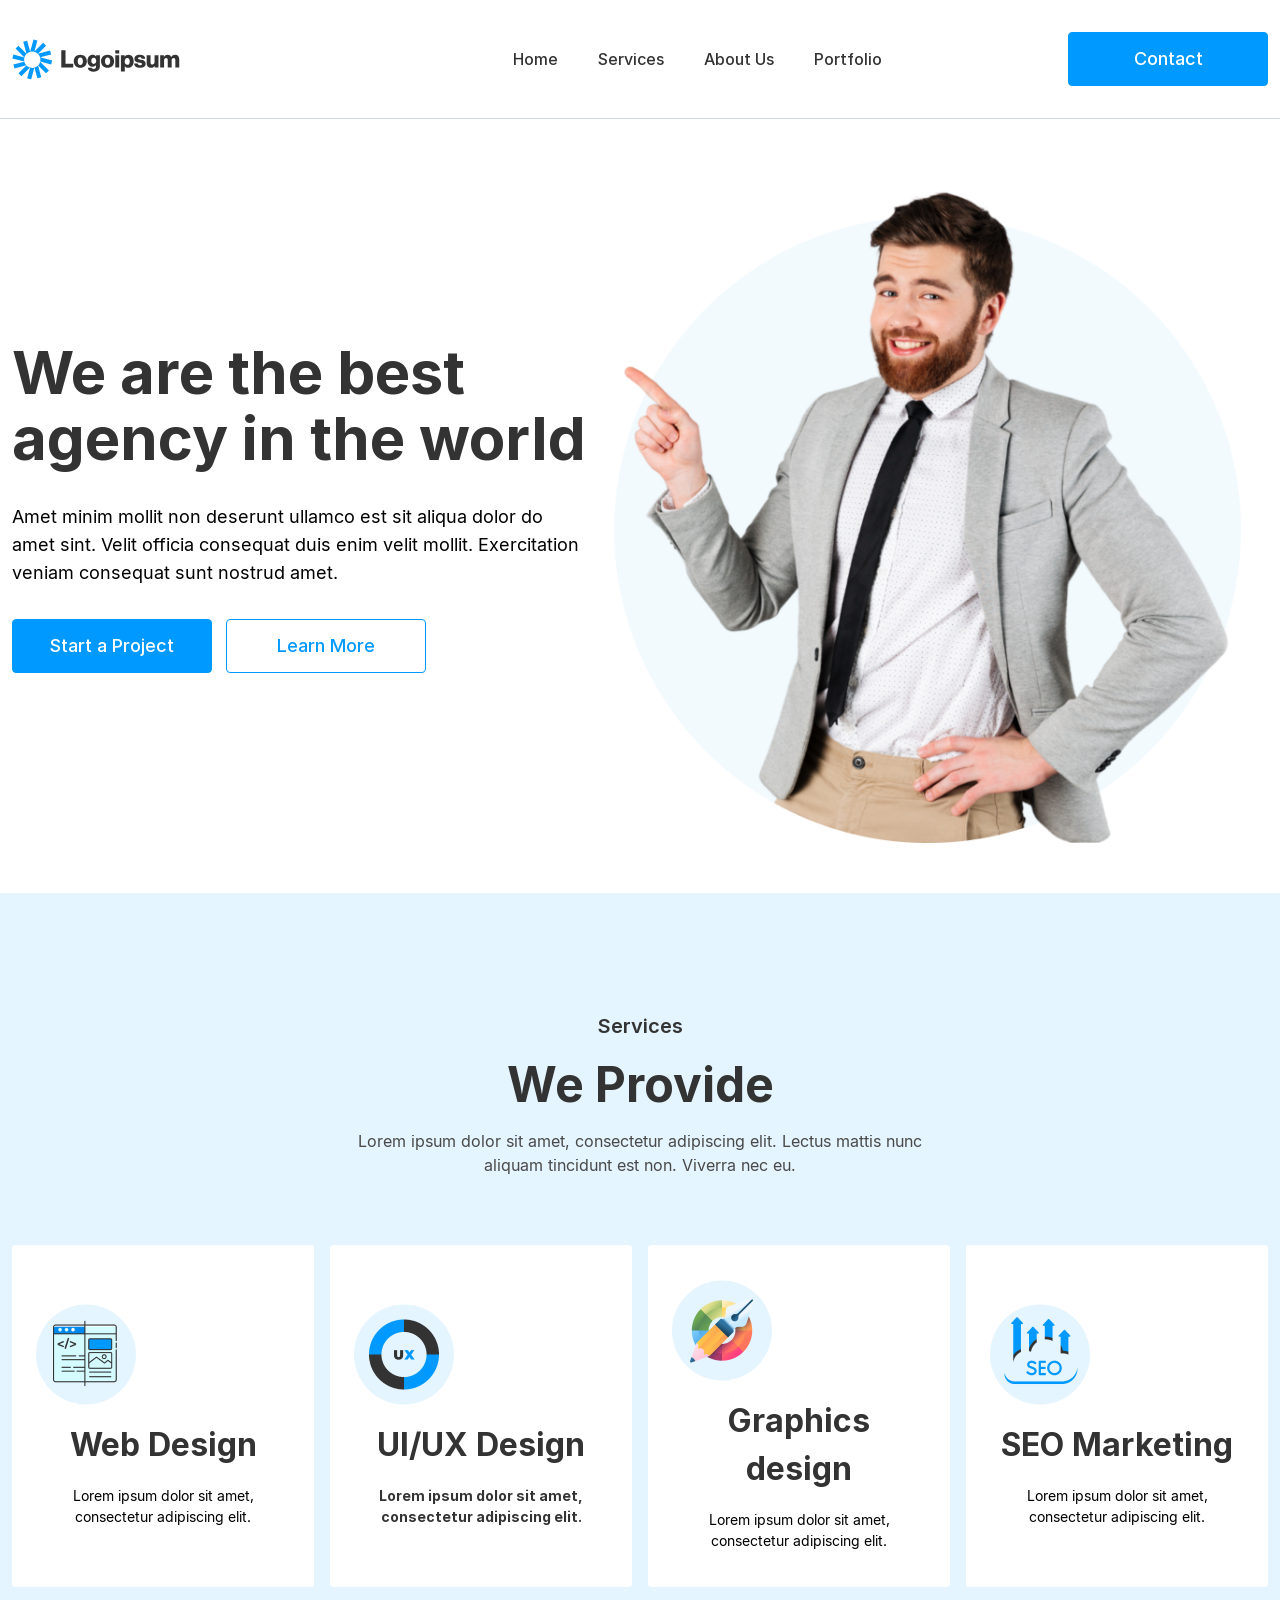
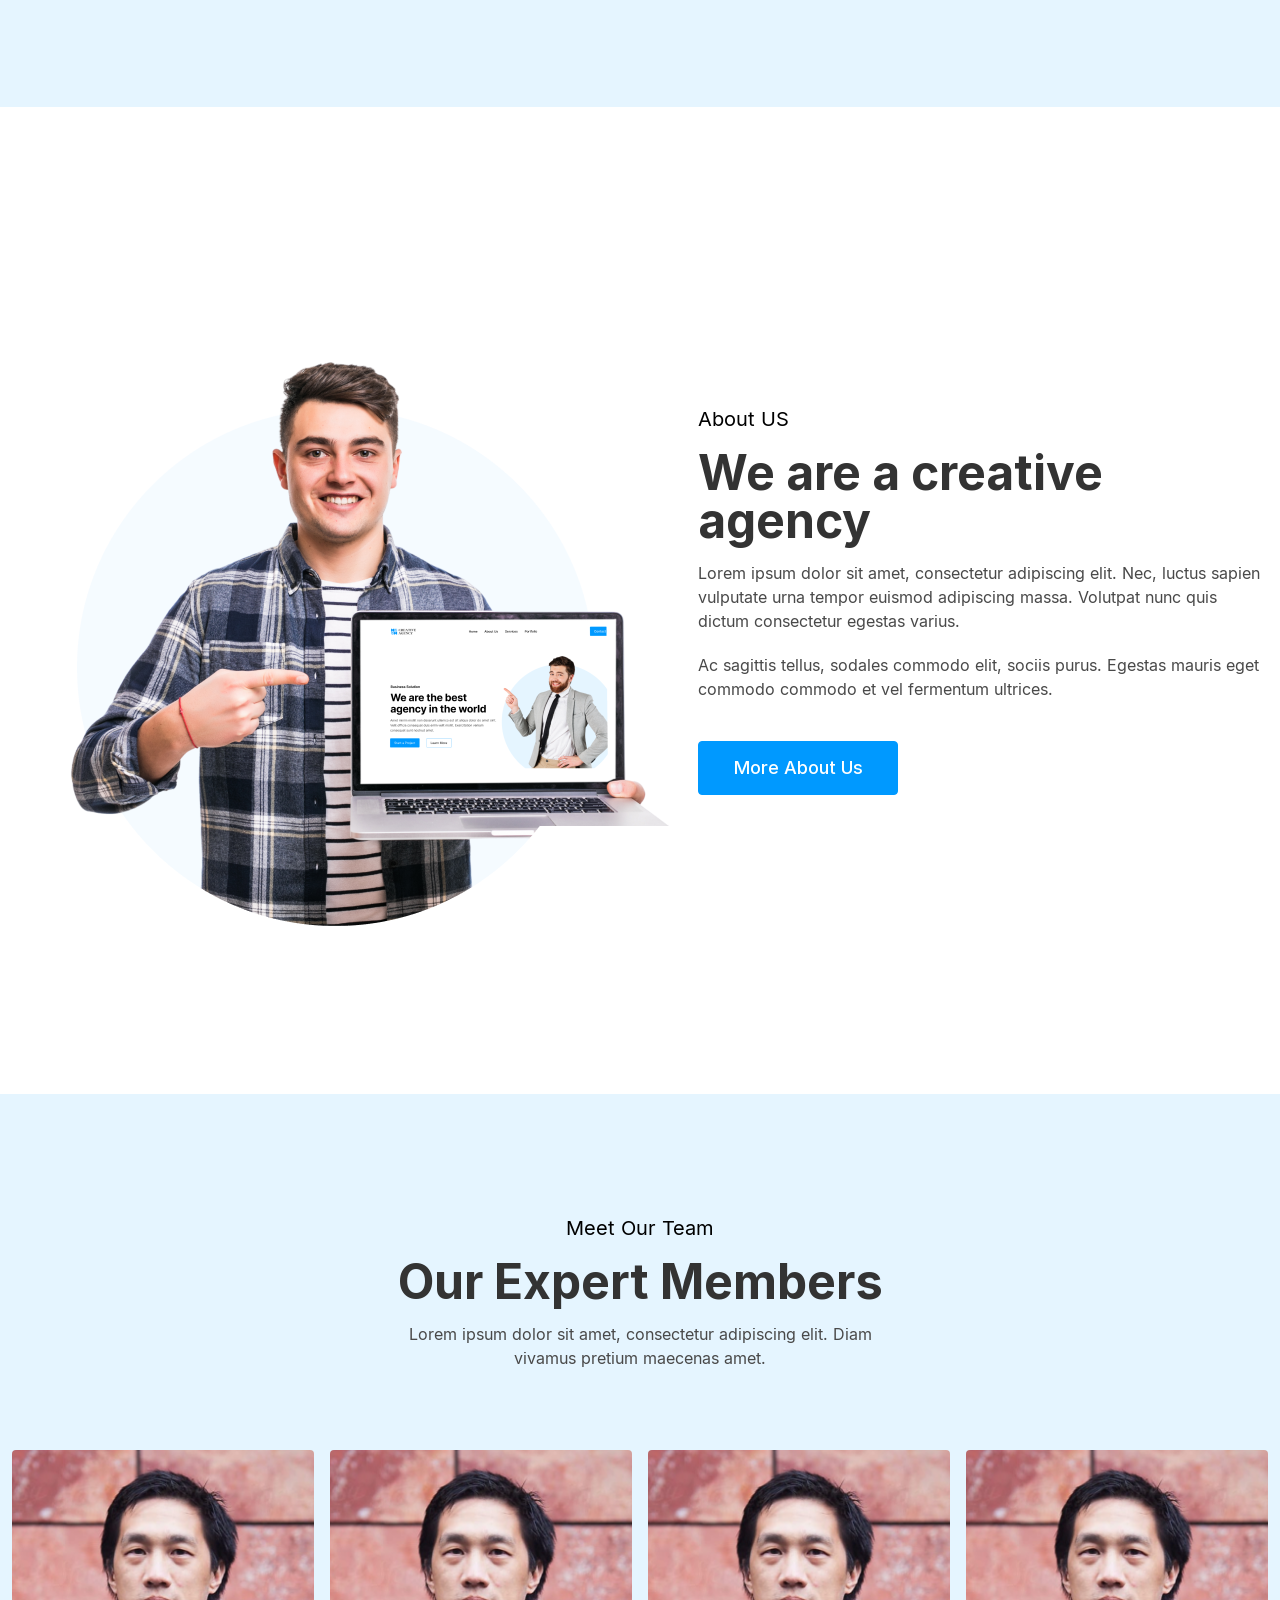
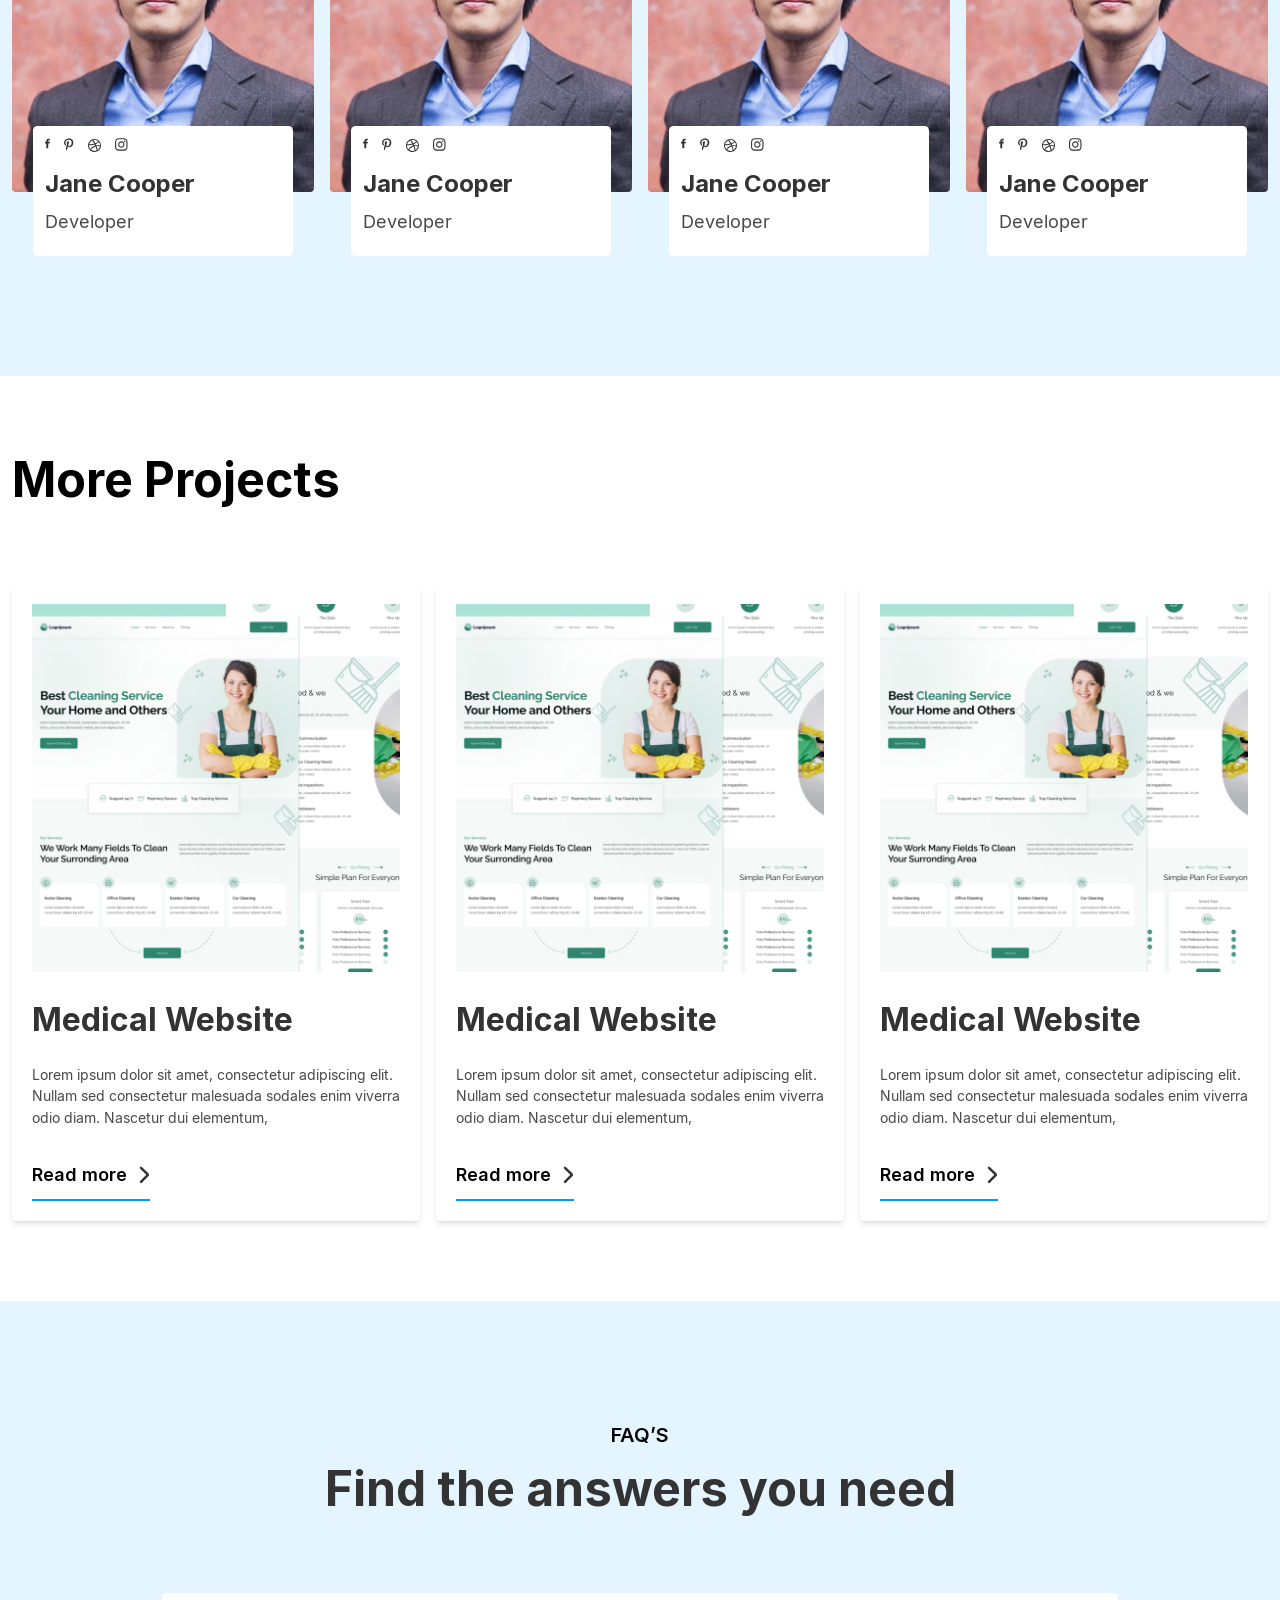
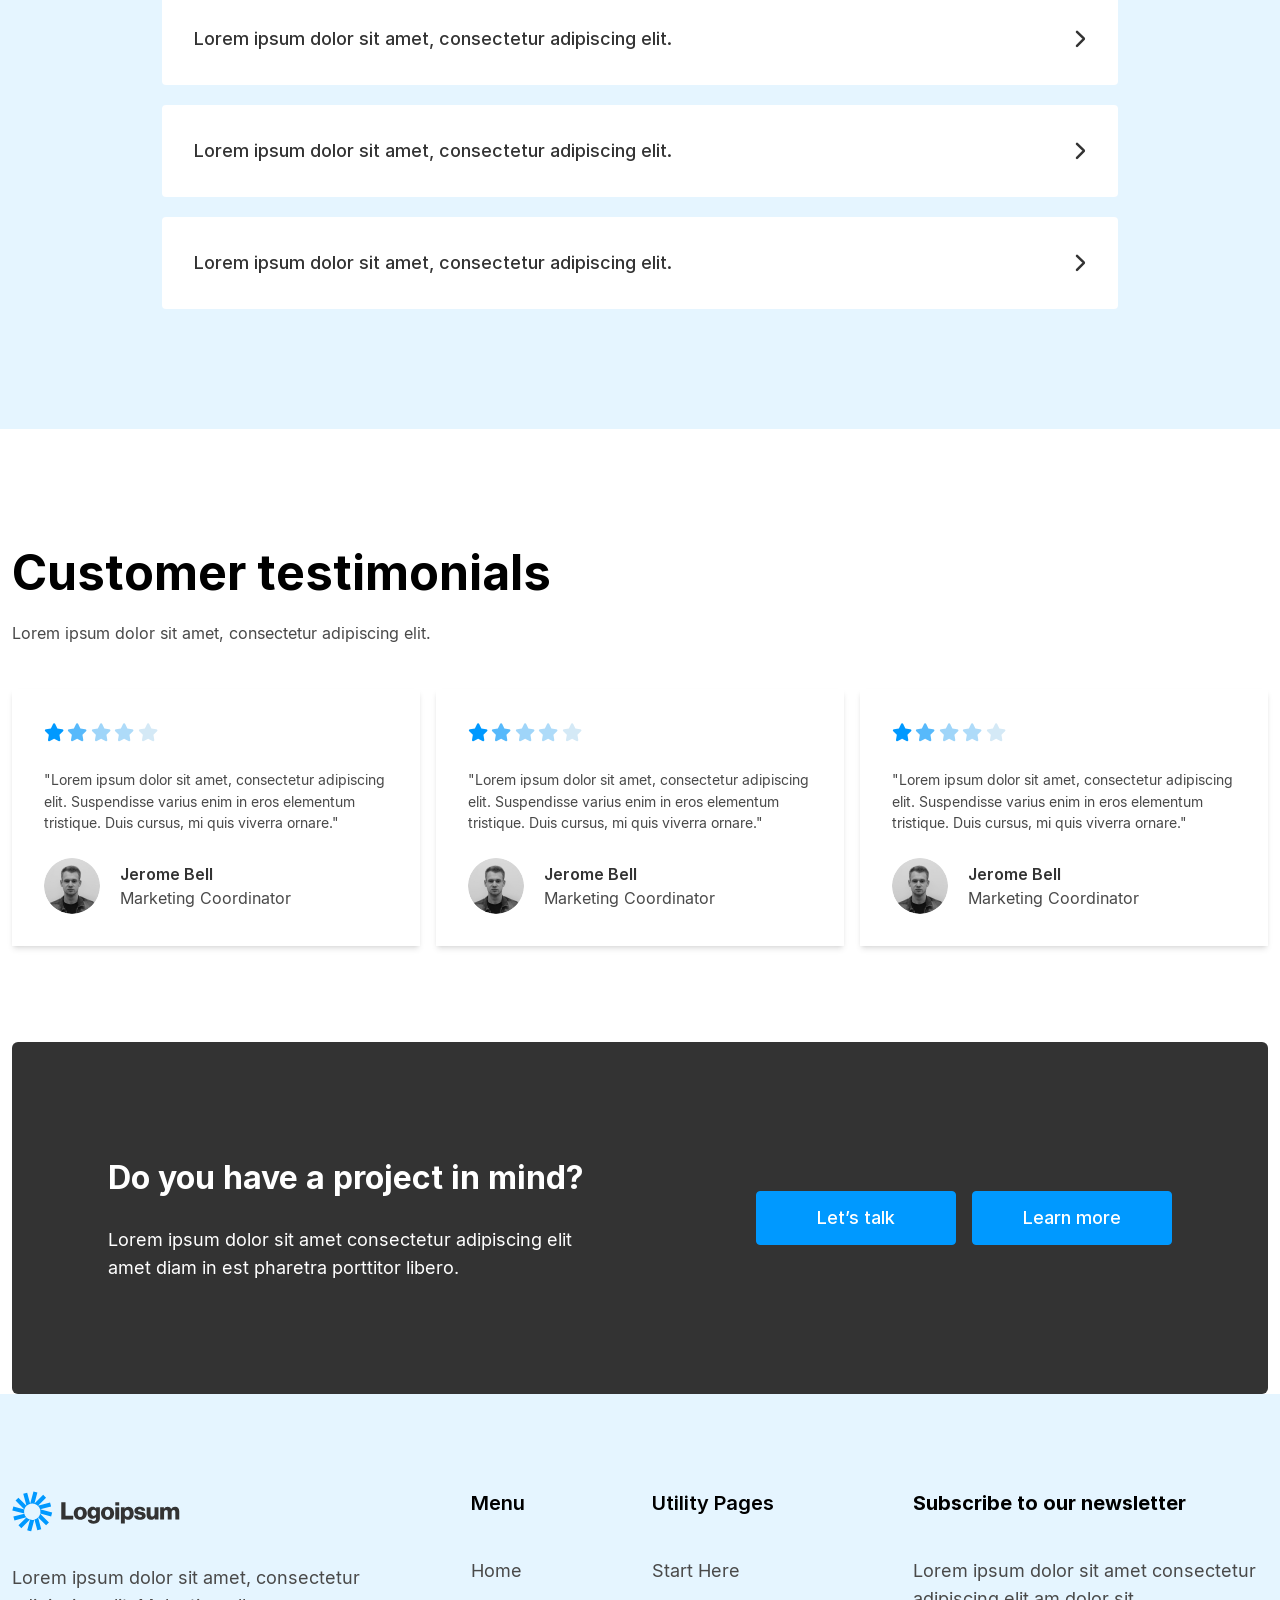
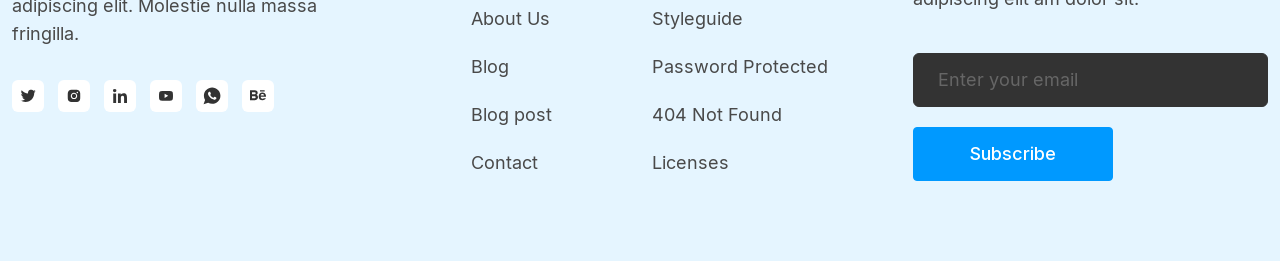
==== commit 0dc3577e: "url for images fixed" ====
--- a/index.html
+++ b/index.html
@@ -137,7 +137,7 @@
             <p class="mb-20 text-gray-light xl:w-[494px] xl:mx-auto text-center">Lorem ipsum dolor sit amet, consectetur adipiscing elit. Diam vivamus pretium maecenas amet.</p>     
             
             <ul class="grid grid-cols-1 md:grid-cols-2 lg:grid-cols-4 gap-4 mt-17 mb-16 place-items-center">
-                <li class="bg-[url('./src/images/expert-1.jpg')] bg-cover bg-center flex items-end rounded-sm h-[342px] mb-16 lg:mb-0 w-[308px] lg:w-full">
+                <li class="bg-[url('./images/expert-1.jpg')] bg-cover bg-center flex items-end rounded-sm h-[342px] mb-16 lg:mb-0 w-[308px] lg:w-full">
                     <div class="bg-white w-[260px] mx-auto p-3 rounded-[4.6px] -mb-16 shadow-[--card-display]">
                         <div class="flex gap-3.5">
                             <a href="https://www.pinterest.com" target="_blank">
@@ -153,11 +153,11 @@
                                 <img src="./src/images/instagram.svg" alt="Instagram">
                             </a>
                         </div>
-                        <h5 class="mt-4">Jane Cooper</h5>
+                        <h5 class="mt-4 md:truncate">Jane Cooper</h5>
                         <p class="text-lg text-gray-light my-2">Developer</p>
                     </div>
                 </li>
-                <li class="bg-[url('./src/images/expert-1.jpg')] bg-cover bg-center flex items-end rounded-sm h-[342px] mb-16 lg:mb-0  w-[308px] lg:w-full">
+                <li class="bg-[url('./images/expert-1.jpg')] bg-cover bg-center flex items-end rounded-sm h-[342px] mb-16 lg:mb-0  w-[308px] lg:w-full">
                     <div class="bg-white w-[260px] mx-auto p-3 rounded-[4.6px] -mb-16 shadow-[--card-display]">
                         <div class="flex gap-3.5">
                             <a href="https://www.pinterest.com" target="_blank">
@@ -173,11 +173,11 @@
                                 <img src="./src/images/instagram.svg" alt="Instagram">
                             </a>
                         </div>
-                        <h5 class="mt-4">Jane Cooper</h5>
+                        <h5 class="mt-4 md:truncate">Jane Cooper</h5>
                         <p class="text-lg text-gray-light my-2">Developer</p>
                     </div>
                 </li>
-                <li class="bg-[url('./src/images/expert-1.jpg')] bg-cover bg-center flex items-end rounded-sm h-[342px] mb-16 lg:mb-0  w-[308px] lg:w-full">
+                <li class="bg-[url('./images/expert-1.jpg')] bg-cover bg-center flex items-end rounded-sm h-[342px] mb-16 lg:mb-0  w-[308px] lg:w-full">
                     <div class="bg-white w-[260px] mx-auto p-3 rounded-[4.6px] -mb-16 shadow-[--card-display]">
                         <div class="flex gap-3.5">
                             <a href="https://www.pinterest.com" target="_blank">
@@ -193,11 +193,11 @@
                                 <img src="./src/images/instagram.svg" alt="Instagram">
                             </a>
                         </div>
-                        <h5 class="mt-4">Jane Cooper</h5>
+                        <h5 class="mt-4 md:truncate">Jane Cooper</h5>
                         <p class="text-lg text-gray-light my-2">Developer</p>
                     </div>
                 </li>
-                <li class="bg-[url('./src/images/expert-1.jpg')] bg-cover bg-center flex items-end rounded-sm h-[342px] mb-16 lg:mb-0  w-[308px] lg:w-full">
+                <li class="bg-[url('./images/expert-1.jpg')] bg-cover bg-center flex items-end rounded-sm h-[342px] mb-16 lg:mb-0  w-[308px] lg:w-full">
                     <div class="bg-white w-[260px] mx-auto p-3 rounded-[4.6px] -mb-16 shadow-[--card-display]">
                         <div class="flex gap-3.5">
                             <a href="https://www.pinterest.com" target="_blank">
@@ -213,7 +213,7 @@
                                 <img src="./src/images/instagram.svg" alt="Instagram">
                             </a>
                         </div>
-                        <h5 class="mt-4">Jane Cooper</h5>
+                        <h5 class="mt-4 md:truncate">Jane Cooper</h5>
                         <p class="text-lg text-gray-light my-2">Developer</p>
                     </div>
                 </li>                  
@@ -228,19 +228,19 @@
             <ul class="grid grid-cols-1 md:grid-cols-3 gap-4 place-items-center">
                 <li class="bg-white p-5 shadow-md rounded-sm max-w-[416px] lg:max-w-auto">
                     <img src="./src/images/project-1.jpg" alt="Medical Website" />
-                    <h4 class="mt-6 mb-5">Medical Website</h4>
+                    <h4 class="mt-6 mb-5 md:truncate">Medical Website</h4>
                     <p class="text-gray-light text-small mb-8">Lorem ipsum dolor sit amet, consectetur adipiscing elit. Nullam sed consectetur malesuada sodales enim viverra odio diam. Nascetur dui elementum, </p>
                     <a href="#" class="border-b-2 border-secondary pb-2.5 inline-flex font-inter-semibold text-lg">Read more <img src="./src/images/arrow-right.svg" class="ml-3"/></a>
                 </li>
                 <li class="bg-white p-5 shadow-md rounded-sm max-w-[416px] lg:max-w-auto">
                     <img src="./src/images/project-1.jpg" alt="Medical Website" />
-                    <h4 class="mt-6 mb-5">Medical Website</h4>
+                    <h4 class="mt-6 mb-5 md:truncate">Medical Website</h4>
                     <p class="text-gray-light text-small mb-8">Lorem ipsum dolor sit amet, consectetur adipiscing elit. Nullam sed consectetur malesuada sodales enim viverra odio diam. Nascetur dui elementum, </p>
                     <a href="#" class="border-b-2 border-secondary pb-2.5 inline-flex font-inter-semibold text-lg">Read more <img src="./src/images/arrow-right.svg" class="ml-3"/></a>
                 </li>
                 <li class="bg-white p-5 shadow-md rounded-sm max-w-[416px] lg:max-w-auto">
                     <img src="./src/images/project-1.jpg" alt="Medical Website" />
-                    <h4 class="mt-6 mb-5">Medical Website</h4>
+                    <h4 class="mt-6 mb-5 md:truncate">Medical Website</h4>
                     <p class="text-gray-light text-small mb-8">Lorem ipsum dolor sit amet, consectetur adipiscing elit. Nullam sed consectetur malesuada sodales enim viverra odio diam. Nascetur dui elementum, </p>
                     <a href="#" class="border-b-2 border-secondary pb-2.5 inline-flex font-inter-semibold text-lg">Read more <img src="./src/images/arrow-right.svg" class="ml-3"/></a>
                 </li>
